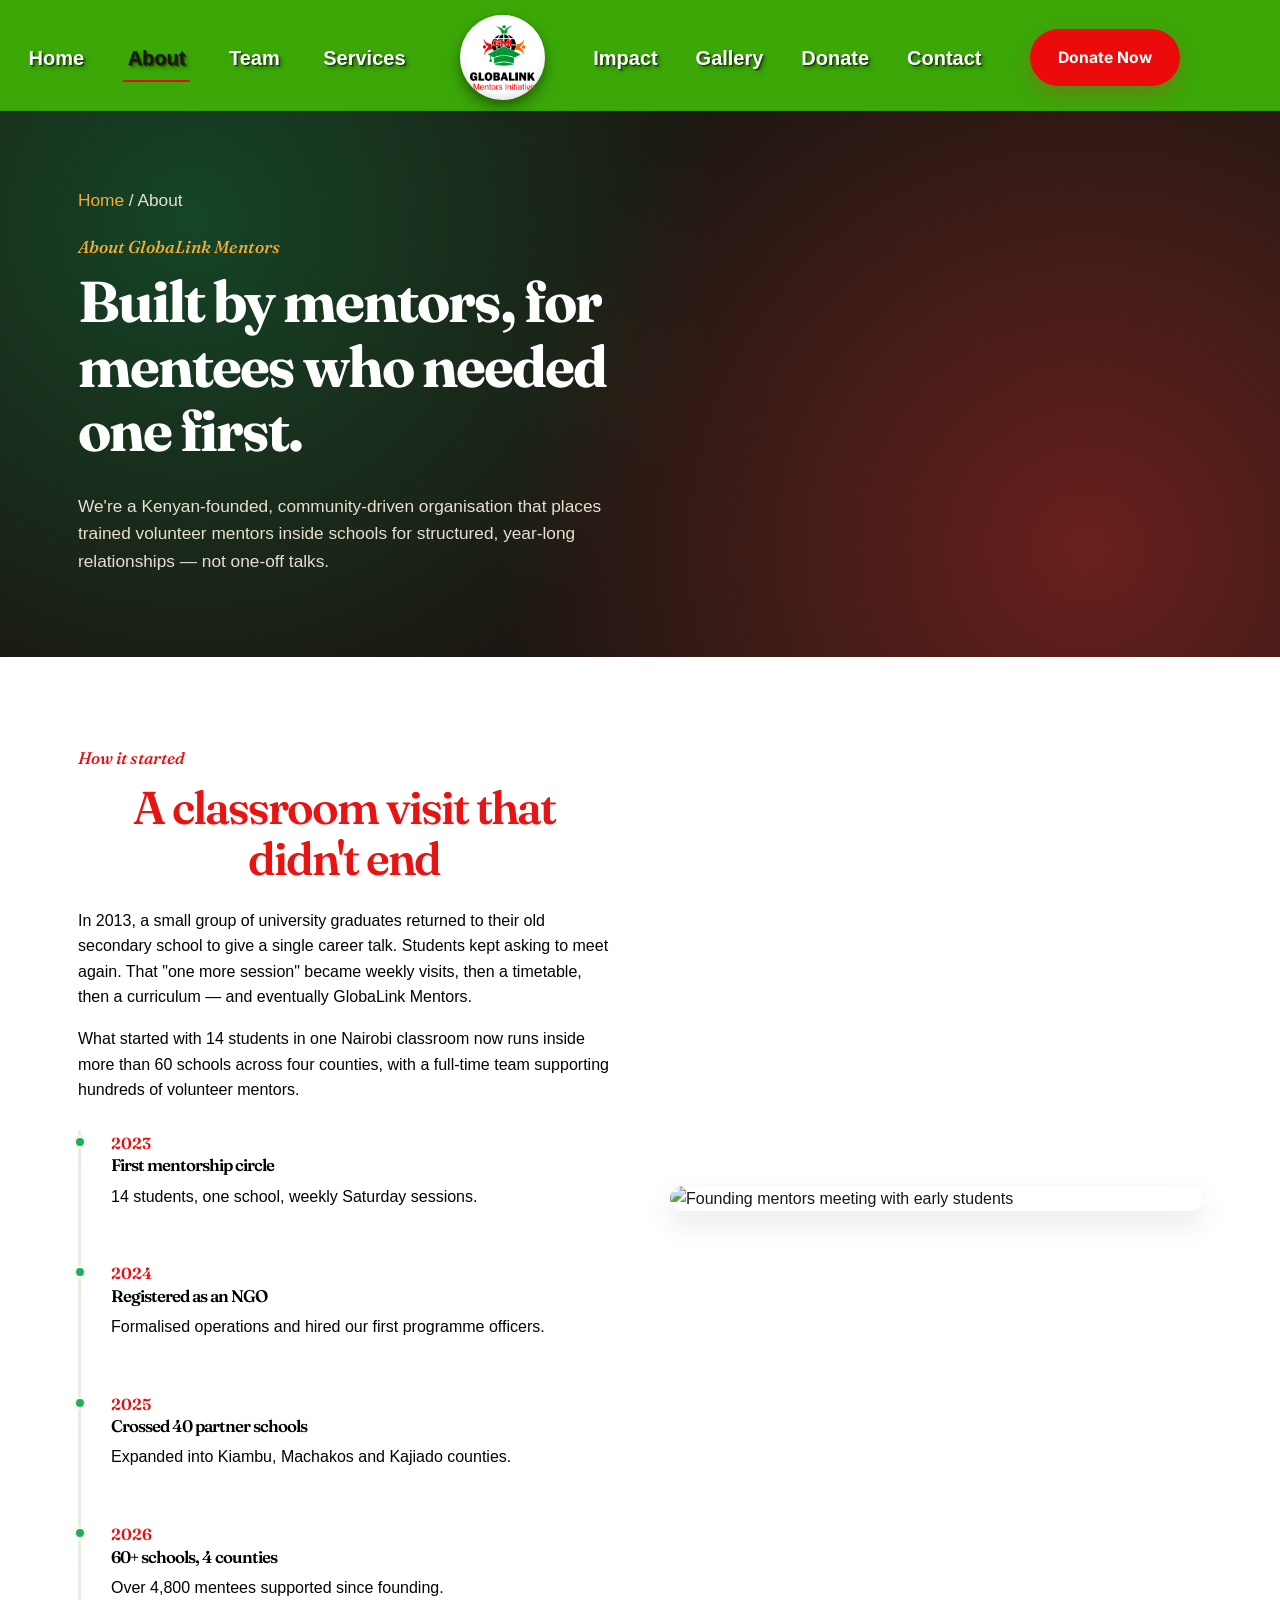
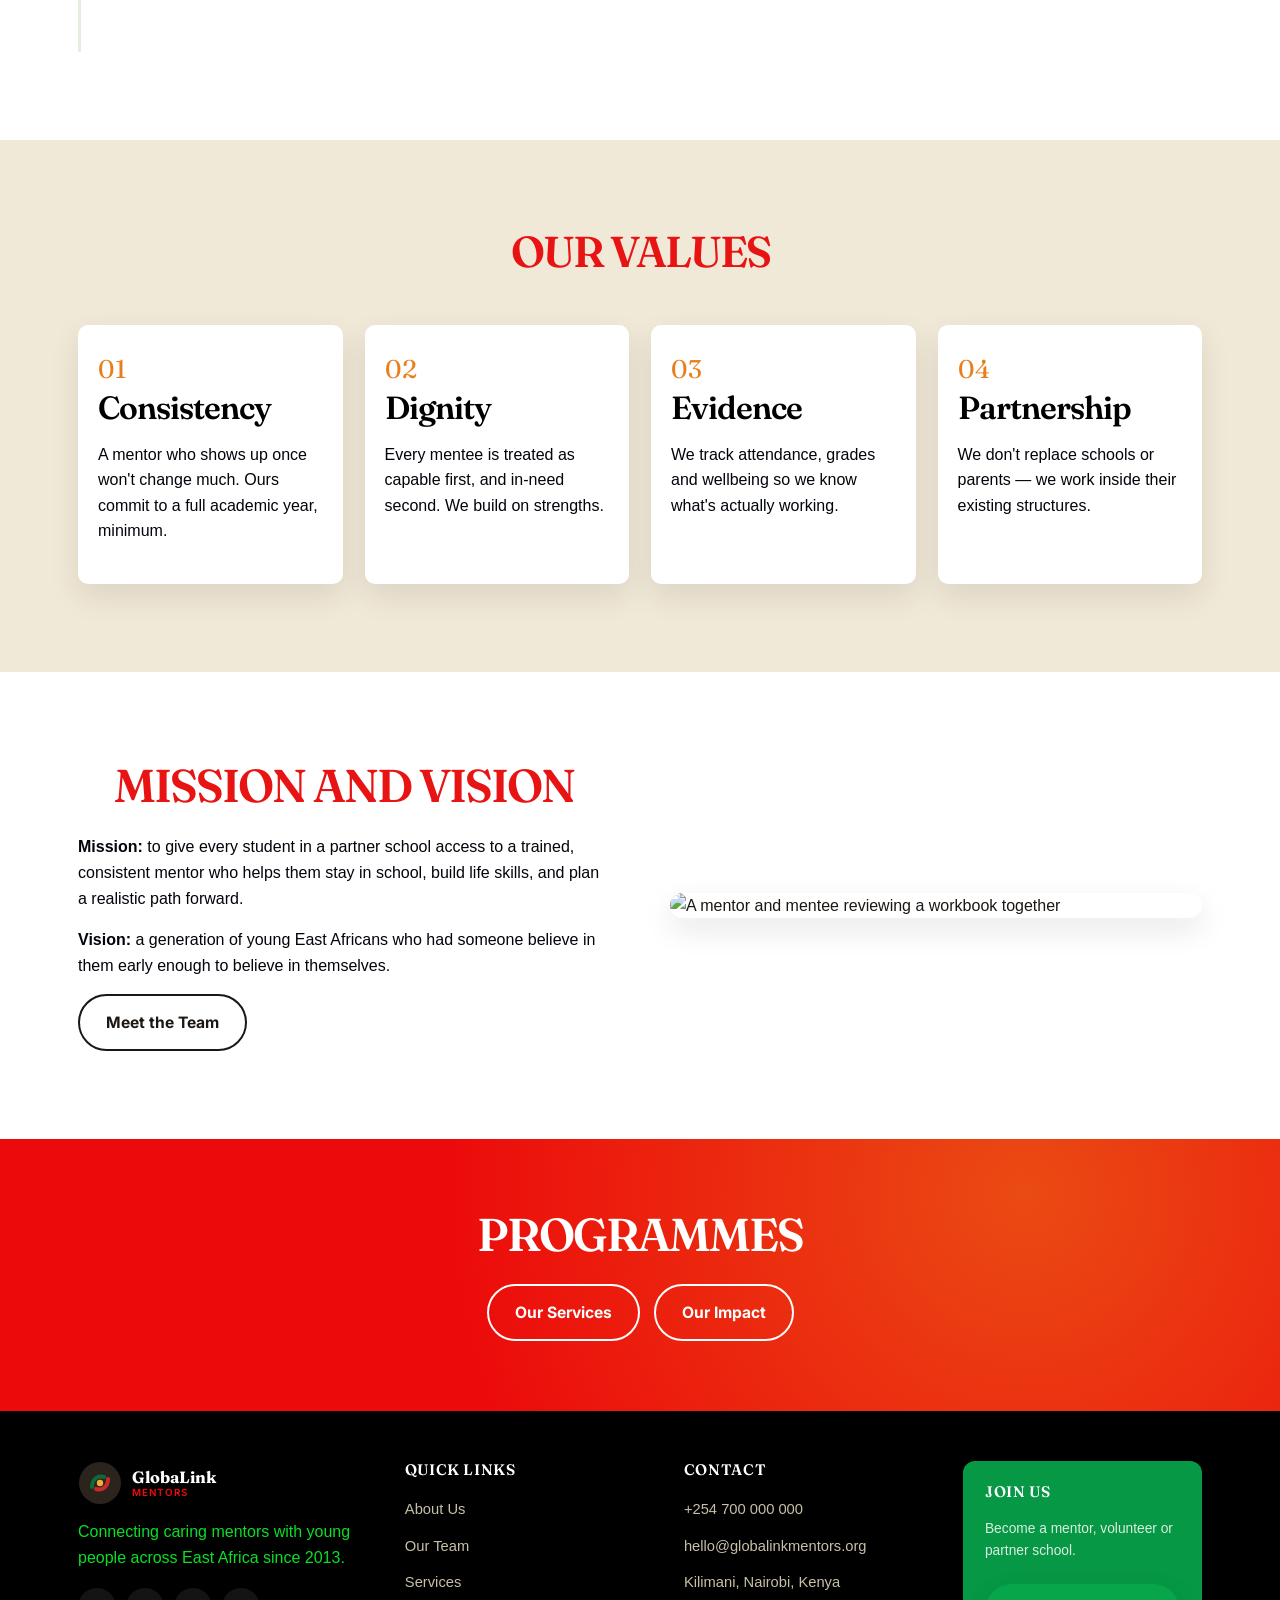
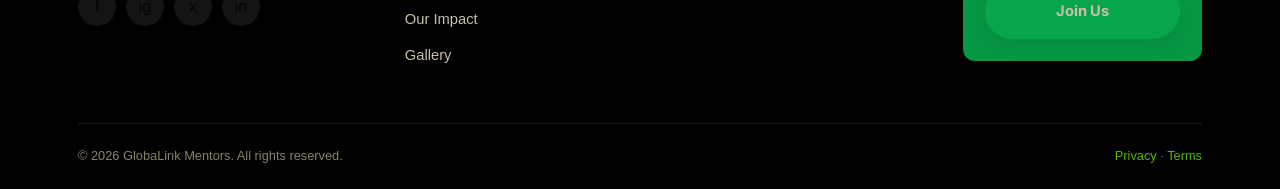
==== about.html @ 5d3b6297 "Add files via upload" ====
<!DOCTYPE html>
<html lang="en">
<head>
<meta charset="UTF-8">
<meta name="viewport" content="width=device-width, initial-scale=1.0">
<title>About Us — GlobaLink Mentors</title>
<meta name="description" content="Learn how GlobaLink Mentors started, what we believe, and how we run structured mentorship programmes in partner schools.">
<link rel="stylesheet" href="css/style.css">
<link rel="stylesheet" href="css/styles.css">
</head>
<body>

<header class="site-header">
  <nav class="nav">
    <button class="nav-toggle" aria-label="Toggle menu" aria-expanded="false"><span></span></button>
    <ul class="nav-links">
      <li><a href="index.html">Home</a></li>
      <li><a href="about.html" aria-current="page">About</a></li>
      <li><a href="team.html">Team</a></li>
      <li><a href="services.html">Services</a></li>
    </ul>
   <a href="index.html" class="brand">
    <div class="logo-circle">
        <img src="images/logo.png" alt="GlobaLink Mentors logo" class="brand-logo">
    </div>

</a>
    <ul class="nav-links">
      <li><a href="impact.html">Impact</a></li>
      <li><a href="gallery.html">Gallery</a></li>
      <li><a href="donate.html">Donate</a></li>
      <li><a href="contact.html">Contact</a></li>
    </ul>
    <div class="nav-cta"><a href="donate.html" class="btn btn-red">Donate Now</a></div>
  </nav>
</header>

<section class="page-hero">
  <div class="container">
    <p class="breadcrumb"><a href="index.html">Home</a> / About</p>
    <p class="kicker">About GlobaLink Mentors</p>
    <h1>Built by mentors, for mentees who needed one first.</h1>
    <p>We're a Kenyan-founded, community-driven organisation that places trained volunteer mentors inside schools for structured, year-long relationships — not one-off talks.</p>
  </div>
</section>

<section>
  <div class="container split">
    <div class="split-copy">
      <p class="kicker red">How it started</p>
      <h2>A classroom visit that didn't end</h2>
      <p>In 2013, a small group of university graduates returned to their old secondary school to give a single career talk. Students kept asking to meet again. That "one more session" became weekly visits, then a timetable, then a curriculum — and eventually GlobaLink Mentors.</p>
      <p>What started with 14 students in one Nairobi classroom now runs inside more than 60 schools across four counties, with a full-time team supporting hundreds of volunteer mentors.</p>
      <div class="timeline" style="margin-top:28px;">
        <div class="timeline-item">
          <span class="year">2023</span>
          <h3 style="font-size:1.05rem;">First mentorship circle</h3>
          <p>14 students, one school, weekly Saturday sessions.</p>
        </div>
        <div class="timeline-item">
          <span class="year">2024</span>
          <h3 style="font-size:1.05rem;">Registered as an NGO</h3>
          <p>Formalised operations and hired our first programme officers.</p>
        </div>
        <div class="timeline-item">
          <span class="year">2025</span>
          <h3 style="font-size:1.05rem;">Crossed 40 partner schools</h3>
          <p>Expanded into Kiambu, Machakos and Kajiado counties.</p>
        </div>
        <div class="timeline-item">
          <span class="year">2026</span>
          <h3 style="font-size:1.05rem;">60+ schools, 4 counties</h3>
          <p>Over 4,800 mentees supported since founding.</p>
        </div>
      </div>
    </div>
    <div class="split-media">
      <img src="https://images.unsplash.com/photo-1543269865-cbf427effbad?q=80&w=900&auto=format&fit=crop" alt="Founding mentors meeting with early students">
    </div>
  </div>
</section>

<section class="alt-bg">
  <div class="container">
    <div class="section-head center">
      <h2>OUR VALUES</h2>
    </div>
    <div class="values-grid">
      <div class="value-card">
        <div class="num">01</div>
        <h3>Consistency</h3>
        <p>A mentor who shows up once won't change much. Ours commit to a full academic year, minimum.</p>
      </div>
      <div class="value-card">
        <div class="num">02</div>
        <h3>Dignity</h3>
        <p>Every mentee is treated as capable first, and in-need second. We build on strengths.</p>
      </div>
      <div class="value-card">
        <div class="num">03</div>
        <h3>Evidence</h3>
        <p>We track attendance, grades and wellbeing so we know what's actually working.</p>
      </div>
      <div class="value-card">
        <div class="num">04</div>
        <h3>Partnership</h3>
        <p>We don't replace schools or parents — we work inside their existing structures.</p>
      </div>
    </div>
  </div>
</section>

<section>
  <div class="container split reverse">
    <div class="split-copy">
      <h2>MISSION AND  VISION</h2>
      <p><strong>Mission:</strong> to give every student in a partner school access to a trained, consistent mentor who helps them stay in school, build life skills, and plan a realistic path forward.</p>
      <p><strong>Vision:</strong> a generation of young East Africans who had someone believe in them early enough to believe in themselves.</p>
      <a href="team.html" class="btn btn-outline">Meet the Team</a>
    </div>
    <div class="split-media">
      <img src="https://images.unsplash.com/photo-1509062522246-3755977927d7?q=80&w=900&auto=format&fit=crop" alt="A mentor and mentee reviewing a workbook together">
    </div>
  </div>
</section>

<section class="cta-band">
  <div class="container">
    <h2>PROGRAMMES</h2>
    <div class="cta-actions">
      <a href="services.html" class="btn btn-outline on-dark">Our Services</a>
      <a href="impact.html" class="btn btn-outline on-dark">Our Impact</a>
    </div>
  </div>
</section>

<footer class="site-footer">
  <div class="container">
    <div class="footer-top">
      <div class="footer-brand">
        <a href="index.html" class="brand">
          <svg viewBox="0 0 44 44" xmlns="http://www.w3.org/2000/svg" role="img" aria-label="GlobaLink Mentors logo">
            <circle cx="22" cy="22" r="21" fill="#2A241D"/>
            <path d="M14 26 C14 18 20 14 26 16" stroke="#0E6B37" stroke-width="4" fill="none" stroke-linecap="round"/>
            <path d="M30 18 C30 26 24 30 18 28" stroke="#C62B2B" stroke-width="4" fill="none" stroke-linecap="round"/>
            <circle cx="22" cy="22" r="3.2" fill="#F0AC3A"/>
          </svg>
          <span class="brand-word">GlobaLink<span>Mentors</span></span>
        </a>
        <p>Connecting caring mentors with young people across East Africa since 2013.</p>
        <div class="footer-social">
          <a href="#" aria-label="Facebook">f</a>
          <a href="#" aria-label="Instagram">ig</a>
          <a href="#" aria-label="X / Twitter">x</a>
          <a href="#" aria-label="LinkedIn">in</a>
        </div>
      </div>
      <div class="footer-col">
        <h4>Quick Links</h4>
        <ul>
          <li><a href="about.html">About Us</a></li>
          <li><a href="team.html">Our Team</a></li>
          <li><a href="services.html">Services</a></li>
          <li><a href="impact.html">Our Impact</a></li>
          <li><a href="gallery.html">Gallery</a></li>
        </ul>
      </div>
      <div class="footer-col">
        <h4>Contact</h4>
        <ul>
          <li><a href="tel:+254700000000">+254 700 000 000</a></li>
          <li><a href="mailto:hello@globalinkmentors.org">hello@globalinkmentors.org</a></li>
          <li><a href="contact.html">Kilimani, Nairobi, Kenya</a></li>
        </ul>
      </div>
      <div class="footer-col">
        <div class="footer-join">
          <h4>Join Us</h4>
          <p>Become a mentor, volunteer or partner school.</p>
          <a href="contact.html" class="btn btn-primary btn-block">Join Us</a>
        </div>
      </div>
    </div>
    <div class="footer-bottom">
      <span>&copy; <span data-year></span> GlobaLink Mentors. All rights reserved.</span>
      <span><a href="contact.html">Privacy</a> &middot; <a href="contact.html">Terms</a></span>
    </div>
  </div>
</footer>

<script src="js/script.js"></script>
</body>
</html>
---- css/style.css ----
/* =========================================================
   GLOBALINK MENTORS — Stylesheet
   Palette: forest green (growth) / warm red (energy) /
   marigold orange (warmth) / ink black / warm paper white
   Type: Fraunces (display, warm serif) + Inter (body)
   ========================================================= */

@import url('https://fonts.googleapis.com/css2?family=Fraunces:ital,opsz,wght@0,9..144,400;0,9..144,500;0,9..144,600;0,9..144,700;0,9..144,900;1,9..144,500&family=Inter:wght@400;500;600;700;800&display=swap');

:root{
  /* core palette */
  --ink:        #1C1712;
  --ink-soft:   #3A3129;
  --paper:      #FBF6EC;
  --paper-dim:  #F1E9D8;
  --green:      #07a84de7;
  --green-dark: #084F27;
  --green-tint: #E4EFE2;
  --red:        #ec0b0b;
  --red-dark:   #8F1D1D;
  --orange:     #E97F1B;
  --gold:       #F0AC3A;
  --white:      #FFFFFF;

  /* type */
  --font-display: 'Fraunces', serif;
  --font-body: 'Inter', sans-serif;

  /* layout */
  --max: 1180px;
  --radius: 6px;
  --shadow: 0 12px 30px rgba(28, 23, 18, 0.10);
}
.brand {
    display: flex;
    align-items: center;
    text-decoration: none;
    gap: 15px;
}

.logo-circle {
    width: 85px;
    height: 85px;
    min-width: 85px;
    background: #ffffff;
    border-radius: 50%;

    display: flex;
    align-items: center;
    justify-content: center;

    /* 3D effect */
    box-shadow:
        0 5px 10px rgba(0, 0, 0, 0.30),
        0 10px 20px rgba(0, 0, 0, 0.18),
        inset 0 3px 5px rgba(255, 255, 255, 0.9),
        inset 0 -4px 6px rgba(0, 0, 0, 0.10);

    overflow: hidden;
}

.brand-logo {
    width: 65px;
    height: 65px;
    display: block;
    object-fit: contain;
}

.brand-word {
    font-size: 24px;
    font-weight: 700;
    color: #ffffff;
    white-space: nowrap;
}

.brand-word span {
    color: #0E6B37;
}

*,*::before,*::after{ box-sizing:border-box; }
html{ scroll-behavior:smooth; }
body{
  margin:0;
  font-family:var(--font-body);
  color:var(--ink);
  background:var(--paper);
  line-height:1.6;
  -webkit-font-smoothing:antialiased;
}
img{ max-width:100%; display:block; }
a{ color:inherit; text-decoration:none; }
ul{ margin:0; padding:0; list-style:none; }
h1,h2,h3,h4{
  font-family:var(--font-display);
  font-weight:600;
  line-height:1.12;
  margin:0 0 0.5em;
  color:var(--ink);
}
p{ margin:0 0 1em; color:var(--ink-soft); }
.container{ max-width:var(--max); margin:0 auto; padding:0 28px; }
section{ padding:88px 0; }
:focus-visible{ outline:3px solid var(--orange); outline-offset:3px; }

@media (prefers-reduced-motion: reduce){
  *{ animation-duration:0.001ms !important; animation-iteration-count:1 !important; transition-duration:0.001ms !important; scroll-behavior:auto !important; }
}

/* ---------- eyebrow / kicker ---------- */
.kicker{
  font-family:var(--font-display);
  font-style:italic;
  font-weight:500;
  font-size:1.05rem;
  color:var(--green);
  margin:0 0 10px;
}
.kicker.on-dark{ color:var(--gold); }
.kicker.red{ color:var(--red); }

.section-head{ max-width:640px; margin-bottom:48px; }
.section-head.center{ margin-left:auto; margin-right:auto; text-align:center; }
.section-head h2{ font-size:clamp(1.9rem, 3.4vw, 2.7rem); }

/* ---------- buttons ---------- */
.btn{
  display:inline-flex; align-items:center; gap:8px;
  font-family:var(--font-body); font-weight:700; font-size:0.98rem;
  padding:14px 26px; border-radius:999px; border:2px solid transparent;
  cursor:pointer; transition:transform .15s ease, box-shadow .15s ease, background .15s ease, color .15s ease;
  white-space:nowrap;
}
.btn:hover{ transform:translateY(-2px); }
.btn-primary{ background:var(--green); color:var(--white); box-shadow:0 8px 20px rgba(14,107,55,0.30); }
.btn-primary:hover{ background:var(--green-dark); }
.btn-red{ background:var(--red); color:var(--white); box-shadow:0 8px 20px rgba(198,43,43,0.30); }
.btn-red:hover{ background:var(--red-dark); }
.btn-outline{ background:transparent; border-color:var(--ink); color:var(--ink); }
.btn-outline:hover{ background:var(--ink); color:var(--paper); }
.btn-outline.on-dark{ border-color:var(--white); color:var(--white); }
.btn-outline.on-dark:hover{ background:var(--white); color:var(--ink); }
.btn-ghost{ background:transparent; color:var(--green); padding:8px 4px; }
.btn-ghost:hover{ color:var(--green-dark); }
.btn-block{ width:100%; justify-content:center; }
.btn[disabled]{ opacity:.55; cursor:not-allowed; transform:none; }

/* =========================================================
   HEADER / NAV  — logo sits between Services and Impact
   ========================================================= */
.site-header{
  position:sticky; top:0; z-index:1000;
  background:rgba(212, 145, 10, 0.92);
  backdrop-filter:blur(8px);
  border-bottom:1px solid rgba(28,23,18,0.08);
}
.nav{
  max-width:var(--max); margin:0 auto; padding:14px 28px;
  display:flex; align-items:center; justify-content:center; gap:clamp(10px,2vw,30px);
}
.nav-links{ display:flex; align-items:center; gap:clamp(10px,2vw,26px); flex-wrap:wrap; }
.nav-links a{
  font-weight:600; font-size:0.95rem; color:var(--white);
  font-size: larger;
  padding:8px 2px; position:relative;
}
.nav-links a {
    font-weight: 700;
    font-size: 1.1rem;
    color: var(--white);
    padding: 8px 6px;
    position: relative;

    /* 3D text effect */
    text-shadow:
        1px 1px 0 rgba(0, 0, 0, 0.35),
        2px 2px 0 rgba(0, 0, 0, 0.25),
        3px 3px 5px rgba(0, 0, 0, 0.35);

    transition: all 0.3s ease;
}

/* 3D effect when hovering */
.nav-links a:hover {
    transform: translateY(-3px);
    text-shadow:
        1px 1px 0 rgba(0, 0, 0, 0.4),
        2px 2px 0 rgba(0, 0, 0, 0.3),
        4px 5px 8px rgba(0, 0, 0, 0.4);

    color: #ffffff;
}
.nav-links a::after{
  content:''; position:absolute; left:0; right:0; bottom:2px; height:2px;
  background:var(--red); transform:scaleX(0); transform-origin:left; transition:transform .2s ease;
}
.nav-links a:hover, .nav-links a[aria-current="page"]{ color:var(--ink); }
.nav-links a:hover::after, .nav-links a[aria-current="page"]::after{ transform:scaleX(1); }

.brand{ display:flex; align-items:center; gap:10px; flex-shrink:0; }
.brand svg{ height:44px; width:44px; }
.brand-word{ font-family:var(--font-display); font-weight:700; font-size:1.02rem; line-height:1.1; color:var(--ink); }
.brand-word span{ display:block; font-family:var(--font-body); font-weight:600; font-size:0.62rem; letter-spacing:0.08em; color:var(--red); text-transform:uppercase; }

.nav-cta{ flex-shrink:0; }
.nav-toggle{
  display:none; background:none; border:2px solid var(--ink); border-radius:8px;
  width:42px; height:38px; cursor:pointer; padding:0; position:relative;
}
.nav-toggle span, .nav-toggle span::before, .nav-toggle span::after{
  content:''; display:block; position:absolute; left:9px; right:9px; height:2px; background:var(--ink);
}
.nav-toggle span{ top:18px; }
.nav-toggle span::before{ top:-7px; }
.nav-toggle span::after{ top:7px; }

@media (max-width: 940px){
  .nav{ justify-content:space-between; flex-wrap:wrap; }
  .nav-toggle{ display:block; order:2; }
  .brand{ order:1; }
  .nav-cta{ order:3; display:none; }
  .nav-links{
    order:4; width:100%; max-height:0; overflow:hidden; flex-direction:column; gap:0;
    transition:max-height .3s ease;
  }
  .nav-links.open{ max-height:520px; padding-top:12px; }
  .nav-links a{ width:100%; padding:12px 4px; border-bottom:1px solid rgba(28,23,18,0.06); }
  .nav.mobile-open .nav-cta{ display:block; order:5; width:100%; text-align:center; margin-top:10px; }
  .nav.mobile-open .nav-cta .btn{ width:100%; justify-content:center; }
}

.navbar {
    width: 100%;
    display: flex;
    align-items: center;
    justify-content: space-between;
    padding: 0 5%;
    box-sizing: border-box;
}

.nav-links {
    display: flex;
    gap: 8px; /* reduce space between links */
}

.nav-links a {
    font-weight: 700;
    font-size: 1.25rem; /* bigger font */
    color: var(--white);
    padding: 8px 6px;
    position: relative;
    display: inline-block;

    /* 3D effect */
    text-shadow:
        1px 1px 0 rgba(0, 0, 0, 0.4),
        2px 2px 0 rgba(0, 0, 0, 0.25),
        3px 3px 5px rgba(0, 0, 0, 0.35);

    transition: all 0.3s ease;
}
.navbar {
    width: 100%;
    height: 98px;
    background: #20a900;
}

.nav-container {
    width: 100%;
    height: 100%;
    display: flex;
    align-items: center;
    padding: 0 5.5%;
}

/* Logo */
.logo {
    flex-shrink: 0;
    margin-right: 35px;
}

.logo img {
    width: 86px;
    height: 86px;
    object-fit: contain;
}

/* Navigation */
.nav-links {
    flex: 1;
    display: flex;
    align-items: center;
    justify-content: space-evenly;
    gap: 10px;
}

.nav-links a {
    color: white;
    text-decoration: none;
    font-family: Arial, sans-serif;
    font-size: 20px;
    font-weight: 700;
    white-space: nowrap;
    padding: 10px 5px;
}

/* Active page */
.nav-links a.active {
    border-bottom: 2px solid red;
}

/* Donate button */
.nav-links .donate-btn {
    background: #f10d0d;
    padding: 17px 30px;
    border-radius: 35px;
    margin-left: 10px;
}

.nav-links a:hover {
    transform: translateY(-3px);

    text-shadow:
        1px 1px 0 rgba(0, 0, 0, 0.5),
        2px 2px 0 rgba(0, 0, 0, 0.3),
        4px 5px 8px rgba(0, 0, 0, 0.4);
}
/* =========================================================
   PAGE HERO (interior pages)
   ========================================================= */
.page-hero{
  background:var(--ink);
  background-image:
    radial-gradient(circle at 15% 20%, rgba(14,107,55,0.55), transparent 45%),
    radial-gradient(circle at 85% 80%, rgba(198,43,43,0.45), transparent 50%);
  color:var(--paper);
  padding:76px 0 64px;
  position:relative;
  overflow:hidden;
}
.page-hero .container{ position:relative; z-index:2; }
.page-hero .kicker{ color:var(--gold); }
.page-hero h1{ color:var(--white); font-size:clamp(2.3rem,5vw,3.6rem); max-width:16ch; }
.page-hero p{ color:#E7DFCF; max-width:56ch; font-size:1.08rem; }
.breadcrumb{ font-size:0.85rem; color:#C9BFA9; margin-bottom:18px; }
.breadcrumb a{ color:var(--gold); }

/* =========================================================
   HOME — HERO
   ========================================================= */
.hero{
  background:var(--ink); 
  color:var(--paper);
  position:relative;
  overflow:hidden;
  padding:70px 0 0;
}
.hero::before{
  content:'';
  position:absolute; inset:0;
  background:
    radial-gradient(circle at 10% 10%, rgba(14,107,55,0.55), transparent 40%),
    radial-gradient(circle at 90% 25%, rgba(198,43,43,0.4), transparent 45%),
    radial-gradient(circle at 50% 100%, rgba(233,127,27,0.35), transparent 50%);
  pointer-events:none;
}
.hero-grid{
  position:relative; z-index:2;
  display:grid; grid-template-columns:1.05fr 0.95fr; gap:56px; align-items:center;
  padding-bottom:56px;
}
.hero-copy .kicker{ color:var(--gold); }
.hero-copy h1{ color:var(--white); font-size:clamp(2.5rem,5.2vw,3.9rem); max-width:14ch; }
.hero-copy p{ color:#E7DFCF; font-size:1.12rem; max-width:48ch; }
.hero-actions{ display:flex; gap:14px; flex-wrap:wrap; margin-top:28px; }
.hero-stats{ display:flex; gap:34px; margin-top:44px; flex-wrap:wrap; }
.hero-stats div strong{ display:block; font-family:var(--font-display); font-size:1.9rem; color:var(--gold); }
.hero-stats div span{ font-size:0.82rem; color:#C9BFA9; text-transform:uppercase; letter-spacing:0.04em; }

/* --- Home hero image slider (3 rotating images) --- */
.slider{
  position:relative; border-radius:18px; overflow:hidden; aspect-ratio:4/5;
  box-shadow:0 30px 60px rgba(0,0,0,0.45);
  border:6px solid rgba(251,246,236,0.08);
}
.slide{
  position:absolute; inset:0; opacity:0; transition:opacity 1.1s ease;
}
.slide.is-active{ opacity:1; }
.slide img{ width:100%; height:100%; object-fit:cover; }
.slide-caption{
  position:absolute; left:0; right:0; bottom:0;
  padding:26px 24px 20px;
  background:linear-gradient(0deg, rgba(0,0,0,0.75), transparent);
  color:var(--white);
}
.slide-caption .tag{ display:inline-block; background:var(--red); color:var(--white); font-size:0.7rem; font-weight:700; text-transform:uppercase; letter-spacing:0.06em; padding:4px 10px; border-radius:999px; margin-bottom:8px; }
.slide-caption h3{ color:var(--white); margin:0; font-size:1.3rem; }
.slider-dots{
  position:absolute; top:18px; right:18px; z-index:5; display:flex; gap:8px;
}
.slider-dots button{
  width:9px; height:9px; border-radius:50%; border:2px solid rgba(255,255,255,0.7);
  background:transparent; padding:0; cursor:pointer;
}
.slider-dots button.is-active{ background:var(--gold); border-color:var(--gold); }
.slider-arrows{ position:absolute; inset:0; display:flex; align-items:center; justify-content:space-between; padding:0 12px; pointer-events:none; }
.slider-arrows button{
  pointer-events:all; width:38px; height:38px; border-radius:50%; border:none;
  background:rgba(28,23,18,0.55); color:var(--white); font-size:1.1rem; cursor:pointer;
  display:flex; align-items:center; justify-content:center; transition:background .2s ease;
}
.slider-arrows button:hover{ background:var(--red); }

/* =========================================================
   MARQUEE / TICKER (used for home strip + partners)
   ========================================================= */
.marquee-band{ background:var(--red); color:var(--white); overflow:hidden; padding:14px 0; }
.marquee-band .marquee-track{ display:flex; gap:48px; width:max-content; animation:marquee 26s linear infinite; }
.marquee-band .marquee-track span{ font-family:var(--font-display); font-style:italic; font-size:1.05rem; white-space:nowrap; opacity:0.95; }
@keyframes marquee{ from{ transform:translateX(0);} to{ transform:translateX(-50%);} }
h2{
  text-align: center;
  font-weight: 100;

}

/* =========================================================
   COUNTERS
   ========================================================= */
.counters{ background:var(--green); color:var(--white); position:relative; overflow:hidden; }
.counters::before{
  content:''; position:absolute; inset:0;
  background:linear-gradient(120deg, rgba(14,107,55,0.5), rgba(198,43,43,0.35));
  opacity:0.5;
}
.counters .container{ position:relative; z-index:2; }
.counter-grid{ display:grid; grid-template-columns:repeat(3,1fr); gap:32px; text-align:center; }
.counter-card{ padding:20px; border-left:1px solid rgba(255,255,255,0.15); }
.counter-card:first-child{ border-left:none; }
.counter-num{ font-family:var(--font-display); font-size:clamp(2.4rem,5vw,3.6rem); color:var(--gold); display:flex; justify-content:center; gap:4px; }
.counter-label{ text-transform:uppercase; letter-spacing:0.06em; font-size:0.82rem; color:#E7DFCF; margin-top:6px; }
@media (max-width:760px){
  .counter-grid{ grid-template-columns:1fr; gap:20px; }
  .counter-card{ border-left:none; border-top:1px solid rgba(255,255,255,0.15); padding-top:24px; }
  .counter-card:first-child{ border-top:none; }
}

/* =========================================================
   CARD GRIDS (services / values / etc.)
   ========================================================= */
.grid-3{ display:grid; grid-template-columns:repeat(3,1fr); gap:26px; }
.grid-2{ display:grid; grid-template-columns:repeat(2,1fr); gap:26px; }
.grid-4{ display:grid; grid-template-columns:repeat(4,1fr); gap:24px; }
@media (max-width:920px){ .grid-3, .grid-4{ grid-template-columns:repeat(2,1fr); } }
@media (max-width:600px){ .grid-3, .grid-4, .grid-2{ grid-template-columns:1fr; } }

.card{
  background:var(--orange); border-radius:var(--radius); padding:30px 26px;
  box-shadow:var(--shadow); border-top:4px solid var(--green);
  transition:transform .2s ease, box-shadow .2s ease;
}
.card:hover{ transform:translateY(-5px); box-shadow:0 20px 40px rgba(28,23,18,0.14); }
.card:nth-child(3n+2){ border-top-color:var(--red); }
.card:nth-child(3n+3){ border-top-color:var(--orange); }
.card .icon{
  width:52px; height:52px; border-radius:50%; display:flex; align-items:center; justify-content:center;
  background:var(--green-tint); color:var(--green); margin-bottom:16px; font-size:1.4rem;
}
.card h3{ font-size:1.2rem; }

.alt-bg{ background:var(--paper-dim); }
.dark-bg{ background:var(--ink); color:var(--paper); }
.dark-bg h2, .dark-bg h3{ color:var(--white); }
.dark-bg p{ color:#DDD3BE; }

/* =========================================================
   ABOUT
   ========================================================= */
.split{ display:grid; grid-template-columns:1fr 1fr; gap:60px; align-items:center; }
.split.reverse .split-media{ order:2; }
.split-media img{ border-radius:14px; box-shadow:var(--shadow); }
.stat-strip{ display:flex; gap:30px; margin-top:26px; flex-wrap:wrap; }
.stat-strip div strong{ font-family:var(--font-display); font-size:1.8rem; color:var(--red); display:block; }
.stat-strip div span{ font-size:0.8rem; text-transform:uppercase; color:var(--ink-soft); }

.values-grid{ display:grid; grid-template-columns:repeat(4,1fr); gap:22px; }
@media (max-width:920px){ .values-grid{ grid-template-columns:repeat(2,1fr); } .split{ grid-template-columns:1fr; } .split.reverse .split-media{ order:0; } }
@media (max-width:560px){ .values-grid{ grid-template-columns:1fr; } }
.value-card{ text-align:left; padding:24px 20px; border-radius:10px; background:var(--white); box-shadow:var(--shadow); }
.value-card .num{ font-family:var(--font-display); font-size:1.6rem; color:var(--orange); }

.timeline{ position:relative; padding-left:30px; border-left:3px solid var(--green-tint); }
.timeline-item{ position:relative; padding-bottom:36px; }
.timeline-item::before{
  content:''; position:absolute; left:-38px; top:4px; width:14px; height:14px; border-radius:50%;
  background:var(--green); border:3px solid var(--paper);
}
.timeline-item .year{ font-family:var(--font-display); color:var(--red); font-weight:600; }

/* =========================================================
   TEAM
   ========================================================= */
.team-filter{ display:flex; gap:10px; flex-wrap:wrap; margin-bottom:36px; }
.team-filter button{
  border:2px solid var(--ink); background:transparent; padding:9px 18px; border-radius:999px;
  font-weight:600; cursor:pointer; font-size:0.85rem; color:var(--ink);
}
.team-filter button.is-active{ background:var(--ink); color:var(--paper); }

.team-grid{ display:grid; grid-template-columns:repeat(5,1fr); gap:22px; }
@media (max-width:1100px){ .team-grid{ grid-template-columns:repeat(3,1fr); } }
@media (max-width:700px){ .team-grid{ grid-template-columns:repeat(2,1fr); } }
@media (max-width:460px){ .team-grid{ grid-template-columns:1fr; } }

.team-card{
  background:var(--white); border-radius:12px; overflow:hidden; box-shadow:var(--shadow);
  cursor:pointer; border-bottom:4px solid var(--green); transition:transform .2s ease;
}
.team-card:nth-child(3n+2){ border-bottom-color:var(--red); }
.team-card:nth-child(3n+3){ border-bottom-color:var(--orange); }
.team-card:hover{ transform:translateY(-6px); }
.team-photo{ aspect-ratio:1/1; overflow:hidden; background:var(--green-tint); }
.team-photo img{ width:100%; height:100%; object-fit:cover; }
.team-info{ padding:16px 16px 18px; }
.team-info h3{ font-size:1.02rem; margin-bottom:2px; }
.team-role{ color:var(--red); font-weight:700; font-size:0.78rem; text-transform:uppercase; letter-spacing:0.03em; margin-bottom:8px; display:block; }
.team-bio{ font-size:0.86rem; color:var(--ink-soft); margin-bottom:0; display:-webkit-box; -webkit-line-clamp:3; -webkit-box-orient:vertical; overflow:hidden; }
.team-more{ font-size:0.8rem; font-weight:700; color:var(--green); margin-top:8px; display:inline-block; }

/* team modal */
.modal-overlay{
  position:fixed; inset:0; background:rgba(28,23,18,0.72); backdrop-filter:blur(3px);
  display:none; align-items:center; justify-content:center; z-index:2000; padding:20px;
}
.modal-overlay.is-open{ display:flex; }
.modal-box{
  background:var(--paper); max-width:560px; width:100%; border-radius:14px; overflow:hidden;
  box-shadow:0 30px 60px rgba(0,0,0,0.4); position:relative; max-height:88vh; overflow-y:auto;
}
.modal-close{
  position:absolute; top:14px; right:14px; width:36px; height:36px; border-radius:50%;
  background:var(--white); border:none; font-size:1.1rem; cursor:pointer; z-index:3;
}
.modal-photo{ aspect-ratio:16/9; overflow:hidden; }
.modal-photo img{ width:100%; height:100%; object-fit:cover; }
.modal-body{ padding:26px 28px 30px; }
.modal-body .team-role{ margin-bottom:12px; }

/* =========================================================
   SERVICES
   ========================================================= */
.service-row{
  display:grid; grid-template-columns:64px 1fr; gap:20px; padding:26px 0; border-bottom:1px solid rgba(28,23,18,0.1);
}
.service-row .num{ font-family:var(--font-display); font-size:1.7rem; color:var(--orange); }
.service-row h3{ margin-bottom:6px; }
.process-strip{ display:grid; grid-template-columns:repeat(4,1fr); gap:0; }
@media (max-width:800px){ .process-strip{ grid-template-columns:repeat(2,1fr); } }
.process-step{ padding:24px; border-left:3px solid var(--green); position:relative; }
.process-step .step-no{ font-family:var(--font-display); font-size:2rem; color:var(--green); }

/* =========================================================
   IMPACT
   ========================================================= */
.impact-highlight{ display:grid; grid-template-columns:repeat(3,1fr); gap:24px; }
@media (max-width:800px){ .impact-highlight{ grid-template-columns:1fr; } }
.impact-card{ background:var(--white); border-radius:12px; padding:28px; box-shadow:var(--shadow); }
.impact-card .big{ font-family:var(--font-display); font-size:2.6rem; color:var(--green); }

.testimonial{
  background:var(--white); border-radius:14px; padding:34px; box-shadow:var(--shadow);
  border-left:5px solid var(--red); position:relative;
}
.testimonial p{ font-family:var(--font-display); font-style:italic; font-size:1.15rem; color:var(--ink); }
.testimonial .who{ font-weight:700; color:var(--ink); font-style:normal; font-family:var(--font-body); }
.testimonial .who span{ display:block; font-weight:400; font-size:0.82rem; color:var(--ink-soft); }

.region-bar{ display:flex; align-items:center; gap:14px; margin-bottom:16px; }
.region-bar .label{ width:150px; font-weight:600; font-size:0.9rem; flex-shrink:0; }
.region-bar .track{ flex:1; height:12px; background:var(--paper-dim); border-radius:999px; overflow:hidden; }
.region-bar .fill{ height:100%; border-radius:999px; background:linear-gradient(90deg, var(--green), var(--gold)); }
.region-bar .pct{ width:44px; text-align:right; font-weight:700; font-size:0.86rem; flex-shrink:0; }

/* =========================================================
   GALLERY
   ========================================================= */
.gallery-filter{ display:flex; gap:10px; flex-wrap:wrap; margin-bottom:30px; }
.gallery-grid{ display:grid; grid-template-columns:repeat(4,1fr); gap:16px; grid-auto-flow:dense; }
@media (max-width:900px){ .gallery-grid{ grid-template-columns:repeat(2,1fr); } }
@media (max-width:520px){ .gallery-grid{ grid-template-columns:1fr; } }
.gallery-item{ border-radius:10px; overflow:hidden; cursor:pointer; position:relative; box-shadow:var(--shadow); }
.gallery-item.tall{ grid-row:span 2; }
.gallery-item img{ width:100%; height:100%; object-fit:cover; transition:transform .4s ease; aspect-ratio:1/1; }
.gallery-item.tall img{ aspect-ratio:1/2.05; }
.gallery-item:hover img{ transform:scale(1.06); }
.gallery-item .cap{
  position:absolute; left:0; right:0; bottom:0; padding:12px 14px; color:var(--white); font-size:0.85rem; font-weight:600;
  background:linear-gradient(0deg, rgba(0,0,0,0.75), transparent);
}
.lightbox{
  position:fixed; inset:0; background:rgba(10,8,6,0.92); z-index:2000; display:none;
  align-items:center; justify-content:center; padding:30px;
}
.lightbox.is-open{ display:flex; }
.lightbox img{ max-width:min(900px,92vw); max-height:82vh; border-radius:8px; }
.lightbox-close, .lightbox-prev, .lightbox-next{
  position:absolute; background:rgba(255,255,255,0.12); border:none; color:var(--white); cursor:pointer;
  border-radius:50%; width:44px; height:44px; font-size:1.2rem; display:flex; align-items:center; justify-content:center;
}
.lightbox-close{ top:22px; right:22px; }
.lightbox-prev{ left:22px; top:50%; transform:translateY(-50%); }
.lightbox-next{ right:22px; top:50%; transform:translateY(-50%); }

/* =========================================================
   DONATE
   ========================================================= */
.donate-wrap{ display:grid; grid-template-columns:1.15fr 0.85fr; gap:44px; align-items:flex-start; }
@media (max-width:900px){ .donate-wrap{ grid-template-columns:1fr; } }
.donate-card{ background:var(--white); border-radius:16px; box-shadow:var(--shadow); padding:34px; }
.donate-tabs{ display:flex; gap:10px; margin-bottom:26px; }
.donate-tabs button{
  flex:1; padding:12px; border-radius:10px; border:2px solid var(--paper-dim); background:var(--paper-dim);
  font-weight:700; cursor:pointer; color:var(--ink-soft);
}
.donate-tabs button.is-active{ background:var(--green); border-color:var(--green); color:var(--white); }

.amount-grid{ display:grid; grid-template-columns:repeat(4,1fr); gap:12px; margin-bottom:18px; }
@media (max-width:500px){ .amount-grid{ grid-template-columns:repeat(2,1fr); } }
.amount-btn{
  padding:16px 8px; border-radius:10px; border:2px solid var(--paper-dim); background:var(--paper);
  font-family:var(--font-display); font-weight:600; font-size:1.05rem; cursor:pointer; text-align:center;
  color:var(--ink); transition:all .15s ease;
}
.amount-btn small{ display:block; font-family:var(--font-body); font-weight:600; font-size:0.65rem; color:var(--ink-soft); }
.amount-btn:hover{ border-color:var(--orange); }
.amount-btn.is-selected{ background:var(--green); border-color:var(--green); color:var(--white); }
.amount-btn.is-selected small{ color:#DCEEE1; }

.custom-amount{ display:flex; align-items:center; border:2px solid var(--paper-dim); border-radius:10px; overflow:hidden; margin-bottom:22px; }
.custom-amount span{ background:var(--paper-dim); padding:14px 16px; font-weight:700; color:var(--ink-soft); }
.custom-amount input{ border:none; padding:14px; flex:1; font-size:1rem; font-family:var(--font-body); background:transparent; color:var(--ink); }
.custom-amount input:focus{ outline:none; }

.field{ margin-bottom:16px; }
.field label{ display:block; font-weight:600; font-size:0.88rem; margin-bottom:6px; }
.field input, .field select, .field textarea{
  width:100%; padding:13px 14px; border-radius:8px; border:2px solid var(--paper-dim);
  font-family:var(--font-body); font-size:0.96rem; background:var(--paper); color:var(--ink);
}
.field input:focus, .field select:focus, .field textarea:focus{ outline:none; border-color:var(--green); }
.field-row{ display:grid; grid-template-columns:1fr 1fr; gap:14px; }
@media (max-width:480px){ .field-row{ grid-template-columns:1fr; } }

.mpesa-note{ display:flex; gap:12px; align-items:flex-start; background:var(--green-tint); border-radius:10px; padding:16px; margin:20px 0; font-size:0.86rem; color:var(--green-dark); }
.donate-status{ margin-top:16px; padding:14px 16px; border-radius:10px; font-size:0.9rem; display:none; }
.donate-status.show{ display:block; }
.donate-status.pending{ background:#FFF3D9; color:#7A5300; }
.donate-status.success{ background:var(--green-tint); color:var(--green-dark); }
.donate-status.error{ background:#FBE3E3; color:var(--red-dark); }

.donate-side .card{ margin-bottom:20px; }
.impact-list li{ display:flex; gap:12px; margin-bottom:14px; font-size:0.92rem; color:var(--ink-soft); }
.impact-list li strong{ color:var(--ink); }

/* =========================================================
   CONTACT
   ========================================================= */
.contact-wrap{ display:grid; grid-template-columns:0.85fr 1.15fr; gap:44px; }
@media (max-width:900px){ .contact-wrap{ grid-template-columns:1fr; } }
.contact-info li{ display:flex; gap:14px; padding:16px 0; border-bottom:1px solid rgba(28,23,18,0.08); }
.contact-info .ic{ width:42px; height:42px; border-radius:50%; background:var(--green-tint); color:var(--green); display:flex; align-items:center; justify-content:center; flex-shrink:0; }
.map-box{ border-radius:12px; overflow:hidden; box-shadow:var(--shadow); margin-top:24px; }
.map-box iframe{ width:100%; height:260px; border:0; display:block; }
.form-status{ margin-top:14px; font-size:0.9rem; color:var(--green); display:none; }
.form-status.show{ display:block; }
.faq-item{ border-bottom:1px solid rgba(28,23,18,0.1); padding:16px 0; }
.faq-item button{ width:100%; text-align:left; background:none; border:none; font-family:var(--font-display); font-size:1.05rem; padding:0; cursor:pointer; display:flex; justify-content:space-between; color:var(--ink); }
.faq-answer{ max-height:0; overflow:hidden; transition:max-height .25s ease; font-size:0.92rem; }
.faq-item.is-open .faq-answer{ max-height:200px; margin-top:10px; }
.faq-item .plus{ transition:transform .2s ease; color:var(--red); }
.faq-item.is-open .plus{ transform:rotate(45deg); }

/* =========================================================
   PARTNERS marquee
   ========================================================= */
.partners-strip{ background:var(--white); border-top:1px solid var(--paper-dim); border-bottom:1px solid var(--paper-dim); overflow:hidden; padding:34px 0; }
.partner-track{ display:flex; align-items:center; gap:64px; width:max-content; animation:marquee 30s linear infinite; }
.partner-track:hover{ animation-play-state:paused; }
.partner-logo{
  font-family:var(--font-display); font-weight:700; font-size:1.3rem; color:var(--ink-soft);
  display:flex; align-items:center; gap:10px; white-space:nowrap; opacity:0.8;
}
.partner-logo .dot{ width:10px; height:10px; border-radius:50%; }

/* =========================================================
   CTA BAND
   ========================================================= */
.cta-band{
  background:var(--red);
  background-image:radial-gradient(circle at 80% 20%, rgba(233,127,27,0.55), transparent 55%);
  color:var(--white); text-align:center; padding:70px 0;
}
.cta-band h2{ color:var(--white); }
.cta-band p{ color:#FBE3E3; max-width:52ch; margin-left:auto; margin-right:auto; }
.cta-actions{ display:flex; gap:14px; justify-content:center; flex-wrap:wrap; margin-top:22px; }

/* =========================================================
   FOOTER
   ========================================================= */
.site-footer{ background:var(--ink); color:#D9CFBB; padding-top:64px; }
.footer-top{ display:grid; grid-template-columns:1.2fr 1fr 1fr 1fr; gap:40px; padding-bottom:44px; border-bottom:1px solid rgba(255,255,255,0.1); }
@media (max-width:900px){ .footer-top{ grid-template-columns:1fr 1fr; } }
@media (max-width:560px){ .footer-top{ grid-template-columns:1fr; } }
.footer-brand .brand-word{ color:var(--white); }
.footer-brand p{ color:#0adf27; margin-top:14px; max-width:32ch; }
.footer-social{ display:flex; gap:10px; margin-top:18px; }
.footer-social a{
  width:38px; height:38px; border-radius:50%; background:rgba(255, 255, 255, 0.08); display:flex;
  align-items:center; justify-content:center; transition:background .2s ease;
}
.footer-social a:hover{ background:var(--green); }
.footer-col h4{ color:var(--white); font-size:0.95rem; text-transform:uppercase; letter-spacing:0.04em; margin-bottom:18px; }
.footer-col ul li{ margin-bottom:11px; }
.footer-col a{ color:#C9BFA9; font-size:0.92rem; }
.footer-col a:hover{ color:var(--gold); }
.footer-join{ background:var(--green); border-radius:12px; padding:22px; }
.footer-join h4{ color:var(--white); }
.footer-join p{ color:#DCEEE1; font-size:0.86rem; }
.footer-join .btn{ margin-top:8px; }
.footer-bottom{ padding:22px 0; display:flex; justify-content:space-between; flex-wrap:wrap; gap:10px; font-size:0.8rem; color:#8C8168; }
.footer-bottom a{ color:#57b30b; }
.footer-bottom a:hover{ color:var(--gold); }

/* misc */
.mt-0{ margin-top:0; }
.text-center{ text-align:center; }
.badge{ display:inline-block; background:var(--gold); color:var(--ink); font-weight:700; font-size:0.72rem; text-transform:uppercase; padding:5px 12px; border-radius:999px; letter-spacing:0.04em; }
---- css/styles.css ----
/*

T
}

/*---------------------------------------
  CUSTOM PROPERTIES ( VARIABLES )             
-----------------------------------------*/
:root {
  --white-color:                  #ffffff;
  --primary-color:                hwb(101 3% 34%);
  --secondary-color:              lab(49.82% 73.41 59.4);
  --section-bg-color:             #f0f8ff;
  --site-footer-bg-color:         lch(2.07% 6.72 319.15);
  --custom-btn-bg-color:          #597081;
  --custom-btn-bg-hover-color:    #5bc1ac;
  --dark-color:                   #000000;
  --p-color:                      lch(1.08% 3.37 275.87);
  --border-color:                 #e9eaeb;
  --border-top-color: aqua;

  --body-font-family:             'Metropolis', sans-serif;

  --h1-font-size:                 52px;
  --h2-font-size:                 46px;
  --h3-font-size:                 32px;
  --h4-font-size:                 28px;
  --h5-font-size:                 24px;
  --h6-font-size:                 22px;
  --p-font-size:                  16px;
  --btn-font-size:                18px;
  --copyright-font-size:          14px;

  --border-radius-large:          100px;
  --border-radius-medium:         20px;
  --border-radius-small:          10px;

  --font-weight-light:            300;
  --font-weight-normal:           400;
  --font-weight-semibold:         600;
  --font-weight-bold:             700;
}

body {
  background-color: var(--white-color);
  font-family: var(--body-font-family); 
}


/*---------------------------------------
  TYPOGRAPHY               
-----------------------------------------*/

h2,
h3,
h4,
h5,
h6 {
  color: var(--dark-color);
}

h1,
h2,
h3,
h4,
h5,
h6 {
  font-weight: var(--font-weight-semibold);
  letter-spacing: -1px;
}

h1 {
  font-size: var(--h1-font-size);
  font-weight: var(--font-weight-bold);
  letter-spacing: -2px;
}

h2 {
  color: var(--secondary-color);
  font-size: var(--h2-font-size);
  letter-spacing: -2px;
}

h3 {
  font-size: var(--h3-font-size);
}

h4 {
  font-size: var(--h4-font-size);
}

h5 {
  color: var(--primary-color);
  font-size: var(--h5-font-size);
}

h6 {
  font-size: var(--h6-font-size);
}

p {
  color: var(--p-color);
  font-size: var(--p-font-size);
  font-weight: var(--font-weight-light);
}

ul li {
  color: var(--p-color);
  font-size: var(--p-font-size);
  font-weight: var(--font-weight-normal);
}

a, 
button {
  touch-action: manipulation;
  transition: all 0.3s;
}

a {
  color: var(--p-color);
  text-decoration: none;
}

a:hover {
  color: var(--primary-color);
}

b,
strong {
  font-weight: var(--font-weight-bold);
}


/*---------------------------------------
  SECTION               
-----------------------------------------*/
/* CSS */
.nav {
  list-style-type: none;
  margin: 0;
  padding: 0;
}

.nav > li {
  display: inline-block;
  position: relative;
}


.section-padding {
  padding-top: 100px;
  padding-bottom: 100px;
}

.section-bg {
  background-color: var(--section-bg-color);
}

.section-overlay {
  background: rgba(0, 0, 0, 0.35);
  position: absolute;
  top: 0;
  left: 0;
  pointer-events: none;
  width: 100%;
  height: 100%;
}

.section-overlay + .container {
  position: relative;
}


/*---------------------------------------
  CUSTOM BLOCK               
-----------------------------------------*/

.custom-block-wrap {
  background: var(--white-color);
  border-radius: var(--border-radius-medium);
  position: relative;
  overflow: auto;
  transition: all 0.5s;
}

.custom-block-wrap:hover {
  box-shadow: 0 1rem 3rem rgba(0,0,0,.175);
}

.custom-block-body {
  padding: 10px;
}

.custom-block-image {
  display: inline-block;
  width: 150%;
  height: auto;
  object-fit: fill;
 padding: 2px;
}

.custom-block .custom-btn {
  border-radius: 0;
  display: block;
}


/*---------------------------------------
  PROGRESS BAR               
-----------------------------------------*/
.progress {
  background: var(--border-color);
  height: 5px;
}

.progress-bar {
  background: var(--secondary-color);
}


/*---------------------------------------
  CUSTOM ICON COLOR               
-----------------------------------------*/
.custom-icon {
  color: var(--secondary-color);
}


/*---------------------------------------
  CUSTOM LIST               
-----------------------------------------*/
.custom-list {
  margin-bottom: 0;
  padding-left: 0;
}

.custom-list-item {
  list-style: none;
  margin-top: 10px;
  margin-bottom: 10px;
}


/*---------------------------------------
  CUSTOM TEXT BOX               
-----------------------------------------*/
.custom-text-box {
  background: var(--white-color);
  border-radius: var(--border-radius-medium);
  margin-bottom: 24px;
  padding: 40px;
}

.custom-text-box-image {
  border-radius: var(--border-radius-medium);
  width: 100%;
  height: 100%;
  object-fit: cover;
}

.custom-text-box-icon {
  background: var(--section-bg-color);
  border-radius: var(--border-radius-large);
  color: var(--secondary-color);
  font-size: var(--h6-font-size);
  text-align: center;
  display: inline-block;
  vertical-align: middle;
  width: 25px;
  height: 25px;
  line-height: 30px;
}


/*---------------------------------------
  AVATAR IMAGE - TESTIMONIAL, AUTHOR               
-----------------------------------------*/
.avatar-image {
  border-radius: var(--border-radius-large);
  width: 65px;
  height: 65px;
  object-fit: cover;
}


/*---------------------------------------
  CUSTOM BUTTON               
-----------------------------------------*/
.custom-btn {
  background: var(--secondary-color);
  border: 2px solid transparent;
  border-radius: var(--border-radius-large);
  color: var(--white-color);
  font-size: var(--btn-font-size);
  font-weight: var(--font-weight-normal);
  line-height: normal;
  padding: 15px 25px;
}

.navbar-expand-lg .navbar-nav .nav-link.custom-btn {
  color: var(--custom-btn-bg-color);
  margin-top: 8px;
  padding: 12px ;
}

.custom-btn:hover {
  background: var(--primary-color);
  color: var(--white-color);
}

.custom-border-btn {
  background: transparent;
  border: 2px solid var(--custom-btn-bg-color);
  color: var(--primary-color);
}

.navbar-expand-lg .navbar-nav .nav-link.custom-btn:hover,
.custom-border-btn:hover {
  background: var(--custom-btn-bg-hover-color);
  border-color: transparent;
  color: var(--white-color);
}


/*---------------------------------------
  NAVIGATION              
-----------------------------------------*/
.navbar {
  background: var(--white-color);
  z-index: 9;
  padding-top: 0;
  padding-bottom: 0;
}

.navbar-brand {
  color: var(--primary-color);
  font-size: var(--h6-font-size);
  font-weight: var(--font-weight-bold);
}

.navbar-brand span {
  display: inline-block;
  vertical-align: middle;
}

.navbar-brand small {
  color: var(--secondary-color);
  display: block;
  font-size: 10px;
  line-height: normal;
  text-transform: uppercase;
}

.logo {
  width: 80px;
  height: auto;
}

.navbar-expand-lg .navbar-nav .nav-link {
  margin-right: 0;
  margin-left: 0;
  padding: 20px;
}

.navbar-nav .nav-link {
  display: inline-block;
  color: var(--p-color);
  font-size: var(--p-font-size);
  font-weight: var(--font-weight-medium);
  position: relative;
  padding-top: 15px;
  padding-bottom: 15px;
}

.navbar-nav .nav-link.active, 
.navbar-nav .nav-link:hover {
  background: transparent;
  color: var(--primary-color);
}

.dropdown-menu {
  background: var(--white-color);
  box-shadow: 0 1rem 3rem rgba(0,0,0,.175);
  border: 0;
  max-width: 50px;
  padding: 0;
  margin-top: 20px;
}

.dropdown-item {
  display: inline-block;
  color: var(--p-bg-color);
  font-size: var(--menu-font-size);
  font-weight: var(--font-weight-medium);
  position: relative;
  padding-top: 10px;
  padding-bottom: 10px;
}

.dropdown-menu li:last-child .dropdown-item {
  padding-top: 0;
}

.dropdown-item.active, 
.dropdown-item:active,
.dropdown-item:focus, 
.dropdown-item:hover {
  background: transparent;
  color: var(--primary-color);
}

.dropdown-toggle::after {
  content: "\f282";
  display: inline-block;
  font-family: bootstrap-icons !important;
  font-size: var(--copyright-font-size);
  font-style: normal;
  font-weight: normal !important;
  font-variant: normal;
  text-transform: none;
  line-height: 1;
  vertical-align: -.125em;
  -webkit-font-smoothing: antialiased;
  -moz-osx-font-smoothing: grayscale;
  position: relative;
  left: 2px;
  border: 0;
}

@media screen and (min-width: 992px) {
  .dropdown:hover .dropdown-menu {
    display: block;
    margin-top: 0;
  }
}

.navbar-toggler {
  border: 0;
  padding: 0;
  cursor: pointer;
  margin: 0;
  width: 30px;
  height: 35px;
  outline: none;
}

.navbar-toggler:focus {
  outline: none;
  box-shadow: none;
}

.navbar-toggler[aria-expanded="true"] .navbar-toggler-icon {
  background: transparent;
}

.navbar-toggler[aria-expanded="true"] .navbar-toggler-icon:before,
.navbar-toggler[aria-expanded="true"] .navbar-toggler-icon:after {
  transition: top 300ms 50ms ease, -webkit-transform 300ms 350ms ease;
  transition: top 300ms 50ms ease, transform 300ms 350ms ease;
  transition: top 300ms 50ms ease, transform 300ms 350ms ease, -webkit-transform 300ms 350ms ease;
  top: 0;
}

.navbar-toggler[aria-expanded="true"] .navbar-toggler-icon:before {
  transform: rotate(45deg);
}

.navbar-toggler[aria-expanded="true"] .navbar-toggler-icon:after {
  transform: rotate(-45deg);
}

.navbar-toggler .navbar-toggler-icon {
  background: var(--dark-color);
  transition: background 10ms 300ms ease;
  display: block;
  width: 30px;
  height: 2px;
  position: relative;
}

.navbar-toggler .navbar-toggler-icon:before,
.navbar-toggler .navbar-toggler-icon:after {
  transition: top 300ms 350ms ease, -webkit-transform 300ms 50ms ease;
  transition: top 300ms 350ms ease, transform 300ms 50ms ease;
  transition: top 300ms 350ms ease, transform 300ms 50ms ease, -webkit-transform 300ms 50ms ease;
  position: absolute;
  right: 0;
  left: 0;
  background: var(--dark-color);
  width: 30px;
  height: 2px;
  content: '';
}

.navbar-toggler .navbar-toggler-icon::before {
  top: -8px;
}

.navbar-toggler .navbar-toggler-icon::after {
  top: 8px;
}


/*---------------------------------------
  SITE HEADER              
-----------------------------------------*/
.site-header {
  background: var(--primary-color);
  padding-top: 15px;
  padding-bottom: 10px;
}

.site-header p,
.site-header p a,
.site-header .social-icon-link {
  color: var(--white-color);
  font-size: var(--copyright-font-size);
}

.site-header .social-icon {
  text-align: right;
}

.site-header .social-icon-link {
  background: transparent;
  width: inherit;
  height: inherit;
  line-height: inherit;
  margin-right: 15px;
}


/*---------------------------------------
  HERO & HERO SLIDE         
-----------------------------------------*/
.hero-section-full-height {
  height: 680px;
  min-height: 680px;
  position: relative;
}

.carousel:hover .carousel-control-next-icon, 
.carousel:hover .carousel-control-prev-icon {
  opacity: 1;
}

#hero-slide .carousel-item {
  height: 680px;
  min-height: 680px;
}

#hero-slide .carousel-caption {
  background: var(--white-color);
  clip-path: polygon(100% 100%, 100% 150px, 0 100%);
  color: var(--secondary-color);
  top: 1px;
  bottom: -1px;
  right: 0;
  left: auto;
  text-align: right;
  min-width: 680px;
  min-height: 680px;
  padding: 100px 100px 50px 100px;
}

.carousel-image {
  display: block;
  width: 100%;
  min-height: 680px;
}

#hero-slide .carousel-indicators-wrap {
  position: absolute;
  bottom: 0;
  right: 0;
  left: 0;
}

#hero-slide .carousel-indicators {
  margin-right: 0;
  margin-left: 22px;
  justify-content: inherit;
}

.carousel-control-next, 
.carousel-control-prev {
  opacity: 1;
}

.carousel-control-next-icon, 
.carousel-control-prev-icon {
  background-color: var(--secondary-color);
  border-radius: var(--border-radius-large);
  background-size: 60% 60%;
  width: 80px;
  height: 80px;
  opacity: 0;
  transition: all 0.5s;
}

.carousel-control-next-icon:hover, 
.carousel-control-prev-icon:hover {
  background-color: var(--primary-color);
}


/*---------------------------------------
  FEATURE BLOCK              
-----------------------------------------*/
.featured-section::before, 
.featured-section::after,{
   content: "";
    position: absolute;
    border-radius: 50%;
    background: rgba(255, 255, 255, 0.15);
}

.featured-block {
  text-align: center;
  transition: all 0.5s ease;
  min-height: 256px;
  padding: 15px;
  background-color: rgb(206, 128, 135);
  
  
  
}

.featured-block:hover {
  background: var(--white-color);
  border-radius: var(--border-radius-medium);
  box-shadow: 0 1rem 3rem rgba(0,0,0,.175);
}

.featured-block:hover .featured-block-image {
  transform: scale(0.75);
}

.featured-block-image {
  display: block;
  margin: auto;
  transition: all 0.5s;
}

.featured-block:hover .featured-block-text {
  margin-top: 0;
}

.featured-block-text {
  color: forestgreen;
  font-size: var(--h5-font-size);
  margin-top: 20px;
  transition: all 0.5s;
}


/*---------------------------------------
  ABOUT              
-----------------------------------------*/
.about-section {
  background-repeat: no-repeat;
  background-position: center;
  background-size: cover;
  text-align: center;
 
 
}


.about-image {
  border-radius: var(--border-radius-medium);
  display: block;
  width: 350px;
  height: 400px;
  object-fit: cover;
}

.custom-text-block {
  padding: 60px 40px;
  text-align: var(--body-font-family);
  align-content: right;
 

}


/*---------------------------------------
  COUNTER NUMBERS              
-----------------------------------------*/
.counter-thumb {
  margin: 50px;
  margin-bottom: auto;
  display: flexbox;
  margin-left: auto;
  margin: auto;
}

.counter-number,
.counter-text {
  color: var(--secondary-color);
  display: flex;
  text-align: center;
  
}

.counter-number,
.counter-number-text {
  color: var(--primary-color);
  font-size: var(--h1-font-size);
  font-weight: var(--font-weight-bold);
  line-height: normal;
  align-items: center;
}



/*---------------------------------------
  VOLUNTEER              
-----------------------------------------*/
.volunteer-section {
  
  
  background: var(--secondary-color);
  position: relative;
  overflow: hidden;
}

.volunteer-section::after {
  content: "";
  background: var(--primary-color);
  border-radius: 50%;
  position: absolute;
  bottom: -110px;
  right: -80px;
  width: 350px;
  height: 350px;
}

.volunteer-form {
  background: var(--white-color);
  border-radius: var(--border-radius-medium);
  padding: 50px;
  background-color: chartreuse;
}

.volunteer-image {
  border-radius: 100%;
  display: block;
  margin: auto;
  width: 300px;
  height: 300px;
  object-fit: cover;
}

.volunteer-section .custom-block-body {
  max-width: 440px;
  margin: 0 auto;
}

.volunteer-section .custom-block-body p {
  line-height: 1.7;
}


/*---------------------------------------
  DONATE              
-----------------------------------------*/
.donate-section {
  background-image: url('../images/tsc.jpg');
  background-repeat: no-repeat;
  background-position: center;
  background-size: cover;
  position: relative;
  padding-top: 150px;
  padding-bottom: 150px;
}

.donate-form {
  background-color: chartreuse;
  border-radius: var(--border-radius-medium);
  position: relative;
  overflow: hidden;
  padding: 50px;
}

/*---------------------------------------
PARTINERS SECTION   
-----------------------------------------*/


}
.partners-section {
  padding: 40px 0;
  text-align: center;
background: var(--secondary-color);
	justify-content: center;

}
.partners-title {
  margin-bottom: 30px;
}
.partners-title h2 {
color: #402d7c;
  font-size: 2.8rem;
  font-family: 'Georgia', serif;
  margin-bottom: 5px;
  text-align: center;		
}
.yellow-underline {
  border: none;
  height: 4px;
  width: 100%;
  background: #ffe152;
  margin: 0 auto 15px auto;
}
.partners-logos {
  display: flex;
  flex-wrap: wrap;
  justify-content: center;
  gap: 45px 55px;
  max-width: 1100px;
  margin: 0 auto;
}
.partners-logos img {
  width: 90px;
  height: 90px;
  object-fit: contain;
  background: #fff;
  border-radius: 12px;
  box-shadow: 0 3px 10px rgba(0,0,0,0.05);
  padding: 10px;
  transition: transform 0.2s;
}
.partners-logos img:hover {
  transform: scale(1.08);
}

/*---------------------------------------
  TESTIMONIAL CAROUSEL              
-----------------------------------------*/
.testimonial-section {
  position: relative;
  overflow: hidden;
  text-align: center;
}

.testimonial-section::before {
  content: "";
  background-color: var(--primary-color);
  border-radius: 50%;
  position: absolute;
  top: -100px;
  left: -30px;
  margin: auto;
  width: 250px;
  height: 250px;
}

.testimonial-section::after {
  content: "";
  background: var(--custom-btn-bg-color);
  border-radius: 50%;
  position: absolute;
  bottom: -110px;
  right: -80px;
  width: 350px;
  height: 350px;
}

#testimonial-carousel .carousel-caption {
  position: relative;
  right: 0;
  bottom: 0;
  left: 0;
}

#testimonial-carousel .carousel-title {
  background: var(--section-bg-color);
  line-height: normal;
  margin-bottom: 30px;
}

#testimonial-carousel .carousel-title::before {
  content: open-quote;
  color: var(--p-color);
  font-size: var(--h1-font-size);
  position: relative;
  top: 10px;
  right: 10px;
}

#testimonial-carousel .carousel-title::after {
  content: close-quote;
  color: var(--p-color);
  font-size: var(--h1-font-size);
  position: relative;
  top: 10px;
  left: 10px;
}

#testimonial-carousel .carousel-title {
  quotes: "“" "”" "‘" "’";
}

#testimonial-carousel .carousel-name {
  background: var(--primary-color);
  border-radius: var(--border-radius-medium);
  position: relative;
  overflow: hidden;
  padding: 10px 20px;
}

#testimonial-carousel .carousel-name::before {
  content: "";
  position: absolute;
  top: -10px;
  right: 0;
  left: 0;
  width: 0;
  height: 0;
  margin: auto;
  border-left: 10px solid transparent;
  border-right: 10px solid transparent;
  border-bottom: 10px solid var(--primary-color);
}

.carousel-name-title {
  font-weight: var(--font-weight-semibold);
}

#testimonial-carousel .carousel-indicators {
  position: relative;
  top: 150px;
  bottom: auto;
  margin-top: 50px;
  margin-bottom: 150px;
}

#testimonial-carousel .carousel-indicators li {
  text-indent: inherit;
  background: transparent;
  margin: 0 10px; 
}

#testimonial-carousel .carousel-indicators li,
#testimonial-carousel .carousel-indicators li::before {
  width: 45px;
  height: 45px; 
}

#testimonial-carousel .carousel-indicators .avatar-image {
  width: 45px;
  height: 45px; 
}

#testimonial-carousel .carousel-indicators .active,
#testimonial-carousel .carousel-indicators .active .avatar-image {
  background: transparent;
  width: 50px; 
  height: 50px;
}


/*---------------------------------------
  CONTACT               
-----------------------------------------*/
.contact-section {
  background-color: #c9d3cc;
   margin-bottom: 20px;
  box-shadow: 0 4px 8px rgba(0, 0, 0, 0.1);
  
  

}


.contact-form {
  background: var(--section-bg-color);
  border-radius: var(--border-radius-small);
  padding: 40px;
}

.contact-info-wrap {
  padding-top: 40px;
}

.contact-image-wrap {
  border-bottom: 1px solid rgba(0, 0, 0, 0.05);
  margin-top: 20px;
  margin-bottom: 30px;
  padding-bottom: 30px;
  width: 100%;
}


/*---------------------------------------
  CUSTOM FORM               
-----------------------------------------*/
.custom-form .form-control,
.input-group-file {
  background-color: var(--section-bg-color);
  box-shadow: none;
  border: 0;
  color: var(--p-color);
  margin-bottom: 24px;
  padding-top: 13px;
  padding-bottom: 13px;
  outline: none;
}

.custom-form .form-control:hover,
.custom-form .form-control:focus {
  border-color: var(--secondary-color);
}

.custom-form label {
  margin-bottom: 10px;
}

.custom-form .form-check-group {
  margin-bottom: 20px;
}

.donate-form .form-check-group-donation-frequency {
  padding-right: 0;
}

.form-check-group-donation-frequency + .form-check-group-donation-frequency {
  padding-right: 12px;
  padding-left: 0;
}

.form-check-group-donation-frequency .form-check-label {
  font-weight: var(--font-weight-semibold);
}

#DonationFrequencyOne {
  border-top-right-radius: 0;
  border-bottom-right-radius: 0;
}

#DonationFrequencyMonthly {
  border-top-left-radius: 0;
  border-bottom-left-radius: 0;
}

.custom-form .form-check-radio {
  position: relative;
  height: 100%;
  padding-left: 0;
}

.custom-form .input-group-text {
  background: var(--secondary-color);
  border: 0;
  color: var(--white-color);
}

.custom-form .form-check-radio .form-check-label {
  position: absolute;
  top: 50%;
  left: 50%;
  transform: translate(-50%, -50%);
  text-align: center;
}

.form-check-radio .form-check-input[type=radio] {
  background-color: var(--section-bg-color);
  border-radius: .25rem;
  border: 0;
  box-shadow: none;
  outline: none;
  width: 100%;
  margin-top: 0;
  margin-left: 0;
  padding: 25px 50px;
  transition: all 0.5s;
}

.form-check-radio .form-check-input:checked[type=radio] {
  background-image: none;
}

.form-check-radio .form-check-input:checked[type=radio] + .form-check-label,
.form-check-radio .form-check-input:hover + .form-check-label,
.form-check-radio .form-check-input:checked + .form-check-label {
  color: var(--white-color);
}

.form-check-radio .form-check-input:hover,
.form-check-radio .form-check-input:checked {
  background-color: var(--secondary-color);
  border-color: var(--white-color);
}

.input-group-file {
  border-radius: .25rem;
  padding: 13px .75rem;
}

.input-group-file input[type=file] {
  width: 0.1px;
  height: 0.1px;
  opacity: 0;
  overflow: hidden;
  position: absolute;
  z-index: -1;
  padding: 0;
}

.input-group-file .input-group-text {
  background: transparent;
  color: inherit;
  margin-bottom: 0;
  padding: 0;
}

.custom-form button[type="submit"] {
  background: var(--custom-btn-bg-color);
  border: none;
  border-radius: var(--border-radius-large);
  color: var(--white-color);
  font-size: var(--p-font-size);
  font-weight: var(--font-weight-semibold);
  transition: all 0.3s;
  margin-bottom: 0;
}

.custom-form button[type="submit"]:hover,
.custom-form button[type="submit"]:focus {
  background: var(--custom-btn-bg-hover-color);
  border-color: transparent;
}


/*---------------------------------------
  CONTACT SEARCH & DONATE & SUBCRIBE FORM              
-----------------------------------------*/
.contact-form .form-control {
  background: var(--white-color);
  margin-bottom: 20px;
  box-shadow: 0 4px 8px rgba(0, 0, 0, 0.1);
}

.search-form {
  position: relative;
}

.search-form .form-control {
  padding-right: 50px;
}

.search-form button[type="submit"] {
  background: transparent;
  position: absolute;
  top: 0;
  right: 0;
  color: var(--p-color);
  width: 50px;
  padding: 12px;
}

.search-form button[type="submit"]:hover {
  background: transparent;
  color: var(--dark-color);
}

.subscribe-form {
  background: var(--section-bg-color);
  border-radius: var(--border-radius-small);
  padding: 30px;
}

.subscribe-form .form-control {
  background: var(--white-color);
}

.donate-form .form-control {
  margin-bottom: 0;
}
/*---------------------------------------
  IMPACT SECTION            
-----------------------------------------*/
.impact-section{
padding: 10px;

}


.card-container {
  display: flex;
  justify-content: center;
  gap: 20px; /* space between cards */
  flex-wrap: wrap; /* allows stacking on small screens */
  padding: 20px;
}

.impact-card {
  width: 300px;
  border: 1px solid #ddd;
  border-radius: 8px;
  padding: 20px;
  box-shadow: 0 2px 8px rgba(0,0,0,0.1);
  background: rgb(211, 6, 150);
  text-align: left;
  border-bottom: 10px;
}

.impact-card img {
  width: 100%;
  border-radius: flex;
  margin-bottom: 20px;


}

.impact-card button {
  background-color: #e53935;
  color: white;
  padding: 10px 15px;
  border: none;
  border-radius: 5px;
  cursor: pointer;
}

/*---------------------------------------
  SITE FOOTER              
-----------------------------------------*/
.site-footer {
  background-color: hwb(0 0% 100%);
  padding-top: 70px;
}

.site-footer-bottom {
  background-color: var(--secondary-color);
  position: relative;
  z-index: 2;
  margin-top: 70px;
  padding-top: 25px;
  padding-bottom: 25px;
}

.site-footer-bottom a {
	color: var(--white-color);
}

.site-footer-bottom a:hover {
	color: #FF6;
}

.site-footer-link {
  color: var(--white-color);
}

.copyright-text {
  color: var(--section-bg-color);
  font-size: var(--copyright-font-size);
  margin-right: 30px;
}

.site-footer .custom-btn {
  font-size: var(--copyright-font-size);
}

.site-footer .custom-btn:hover {
  background: var(--primary-color);
}


/*---------------------------------------
  FOOTER MENU               
-----------------------------------------*/
.footer-menu {
  column-count: 2;
  margin: 0;
  padding: 0;
}

.footer-menu-item {
  list-style: none;
  display: block;
}

.footer-menu-link {
  font-size: var(--p-font-size);
  color: var(--white-color);
  display: inline-block;
  vertical-align: middle;
  margin-right: 10px;
  margin-bottom: 5px;
}


/*---------------------------------------
  SOCIAL ICON               
-----------------------------------------*/
.social-icon {
  margin: 0;
  padding: 0;
}

.social-icon-item {
  list-style: none;
  display: inline-block;
  vertical-align: top;
}

.social-icon-link {
  background: var(--site-footer-bg-color);
  border-radius: var(--border-radius-large);
  color: var(--white-color);
  font-size: var(--copyright-font-size);
  display: block;
  margin-right: 5px;
  text-align: center;
  width: 35px;
  height: 35px;
  line-height: 38px;
}

.social-icon-link:hover {
  background: var(--primary-color);
  color: var(--white-color);
}


/*---------------------------------------
  RESPONSIVE STYLES               
-----------------------------------------*/
@media screen and (min-width: 1600px) {
  .featured-block {
    min-height: inherit;
  }

  .volunteer-section::after {
    width: 450px;
    height: 450px;
  }
  
  .volunteer-image {
    width: 350px;
    height: 350px;
  }
}

@media screen and (max-width: 1170px) {
  #hero-slide .carousel-image {
    height: 100%;
    object-fit: cover;
  }
}

@media screen and (max-width: 991px) {
  h1 {
    font-size: 42px;
  }

  h2 {
    font-size: 36px;
  }

  h3 {
    font-size: 32px;
  }

  h4 {
    font-size: 28px;
  }

  h5 {
    font-size: 20px;
  }

  h6 {
    font-size: 18px;
  }

  .section-padding {
    padding-top: 50px;
    padding-bottom: 50px;
  }

  .hero-form {
    padding-bottom: 40px;
  }

  .donate-form {
    padding: 35px;
  }
  nav {
    display: flex;
    justify-content: center;
    align-items: center;
    width: 100%;
}

nav ul {
    display: flex;
    align-items: center;
    justify-content: center;
    gap: 55px;

    list-style: none;
    margin: 0;
    padding: 0;
}

nav ul li {
    margin: 0;
    padding: 0;
}

nav ul li a {
    text-decoration: none;
    color: #111;
    font-size: 16px;
    display: block;
}


}

  .navbar {
    padding-top: 9px;
    padding-bottom: 9px;
    display: flex;
    justify-content: center;
    align-items: center;
    width: 100%;
  }

  .navbar-expand-lg .navbar-nav {
    padding-bottom: 30px;
  }

  .navbar-expand-lg .navbar-nav .nav-link {
    padding: 8px 20px;
  }
  
  .dropdown:hover .dropdown-menu {
    display: block;
    position: relative;
    margin-top: 5px;
    margin-bottom: 20px;
    left: 20px;
  }

  .site-header .social-icon {
    text-align: left;
    margin-top: 5px;
  }

  .hero-section-full-height {
    height: inherit;
  }

  .carousel:hover .carousel-control-next-icon, 
  .carousel:hover .carousel-control-prev-icon {
    opacity: 1;
  }

  #hero-slide .carousel-item {
    height: inherit;
  }

  .carousel-control-prev {
    left: 12px;
  }

  .carousel-control-next {
    right: 12px;
  }

  .carousel-control-next-icon, 
  .carousel-control-prev-icon {
    opacity: 1;
    width: 60px;
    height: 60px;
  }

  .news-detail-header-section {
    padding-top: 100px;
    padding-bottom: 100px;
  }

  .cta-section::before {
    width: 150px;
    height: 150px;
  }

  .cta-section::after {
    bottom: -60px;
    width: 100px;
    height: 100px;
  }

  .cta-section .row {
    padding-top: 50px;
    padding-bottom: 50px;
  }

  .volunteer-section::after {
    width: 300px;
    height: 300px;
  }

  .testimonial-section::before {
    width: 150px;
    height: 150px;
  }

  .testimonial-section::after {
    width: 200px;
    height: 200px;
  }

  #testimonial-carousel .carousel-caption {
    padding-top: 0;
  }

  blockquote {
    padding: 70px 30px 30px 30px;
  }

  .about-image {
    width: inherit;
    height: 450px;
  }

  .volunteer-image {
    width: 250px;
    height: 250px;
    margin: 0;
  }

  .custom-text-block {
    padding: 20px 0 0 0;
  }

  .custom-text-box,
  .volunteer-form {
    padding: 30px;
  }

  .counter-number, 
  .counter-number-text {
    font-size: var(--h2-font-size);
  }

  .contact-info-wrap {
    padding-top: 0;
  }

  .site-footer {
    padding-top: 50px;
  }

  .copyright-text-wrap {
    justify-content: center;
  }

  .site-footer-bottom {
    text-align: center;
    margin-top: 50px;
  }

  .site-footer-bottom .footer-menu {
    margin-top: 10px;
    margin-bottom: 10px;
  }
}

@media screen and (max-width: 580px) {
  .hero-section-full-height,
  #hero-slide .carousel-item,
  .carousel-image {
    min-height: 520px;
  }

  #hero-slide .carousel-caption {
    clip-path: polygon(100% 100%, 100% 100px, 0 100%);
    padding-right: 50px;
    min-width: inherit;
    min-height: inherit;
  }
}

@media screen and (max-width: 480px) {
  h1 {
    font-size: 40px;
  }

  h2 {
    font-size: 28px;
  }

  h3 {
    font-size: 26px;
  }

  h4 {
    font-size: 22px;
  }

  h5 {
    font-size: 20px;
  }

  #hero-slide .carousel-caption {
    min-width: inherit;
    padding-bottom: 30px;
  }

  .carousel-control-next-icon, 
  .carousel-control-prev-icon {
    width: 45px;
    height: 45px;
  }

  .volunteer-image {
    width: 150px;
    height: 150px;
  }

  .volunteer-section::after {
    width: 200px;
    height: 200px;
  }

  .testimonial-section::before {
    top: -50px;
    width: 100px;
    height: 100px;
  }

  .testimonial-section::after {
    bottom: -150px;
    width: 200px;
    height: 200px;
  }

  .social-share .tags-block {
    margin-bottom: 10px;
  }

  .donate-form {
    padding: 25px;
  }
}



/*---------------------------------------
PROFILES         
-----------------------------------------*/
.professor-profile {
    width: 80%;
    max-width: 900px;
    margin: 50px auto;
    padding: 30px;
    display: flex;
    gap: 30px;
    background: #cbee07;
    border-radius: 12px;
    box-shadow: 0px 4px 20px rgba(0, 0, 0, 0.15);
    align-items: flex-start;
}
.professor-profile1 {
    width: 80%;
    max-width: 900px;
    margin: 50px auto;
    padding: 30px;
    display: flex;
    gap: 30px;
    background: #ffffff;
    border-radius: 12px;
    box-shadow: 0px 4px 20px rgba(0, 0, 0, 0.15);
    align-items: flex-start;
}
.professor-profile2 {
    width: 80%;
    max-width: 900px;
    margin: 50px auto;
    padding: 30px;
    display: flex;
    gap: 30px;
    background: #dd0f76;
    border-radius: 12px;
    box-shadow: 0px 4px 20px rgba(0, 0, 0, 0.15);
    align-items: flex-start;
}
.professor-profile3 {
    width: 80%;
    max-width: 900px;
    margin: 50px auto;
    padding: 30px;
    display: flex;
    gap: 30px;
    background: hsl(88, 89%, 45%);
    border-radius: 12px;
    box-shadow: 0px 4px 20px rgba(0, 0, 0, 0.15);
    align-items: flex-start;
}



.prof-img img {
    width: 180px;
    height: 180px;
    border-radius: 50%;
    object-fit: cover;
    border: 4px solid #1a4d8f;
}

.prof-details h2 {
    font-size: 28px;
    margin-bottom: 5px;
    color: #1a4d8f;
}

.prof-details h4 {
    color: #777;
    margin-bottom: 15px;
}

.prof-details p {
    line-height: 1.6;
    font-size: 15px;
    color: #444;
}

.contact-info p {
    margin: 5px 0;
}

.profile-btn {
    display: inline-block;
    background: #1a4d8f;
    color: white;
    text-decoration: none;
    padding: 10px 25px;
    border-radius: 8px;
    font-weight: 600;
    margin-top: 15px;
    transition: 0.3s ease;
}

.profile-btn:hover {
    background: #0f3461;
}
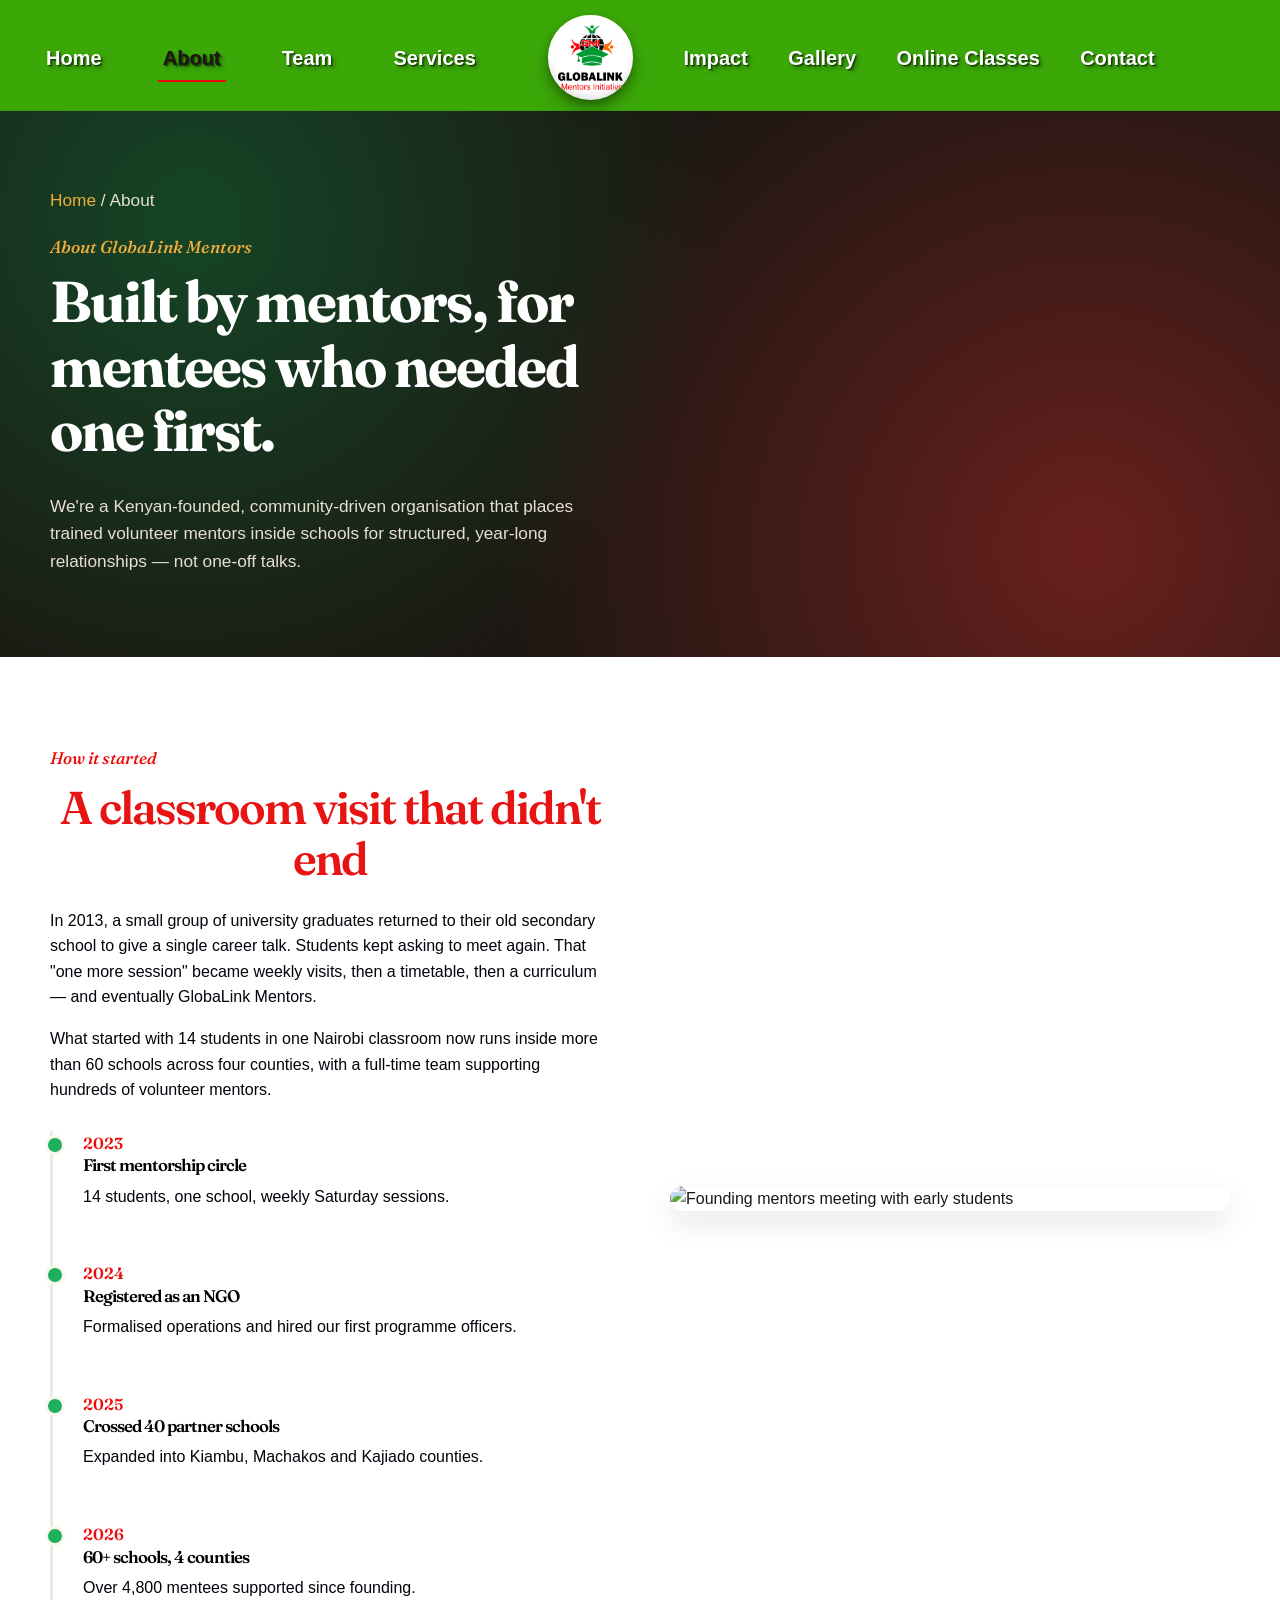
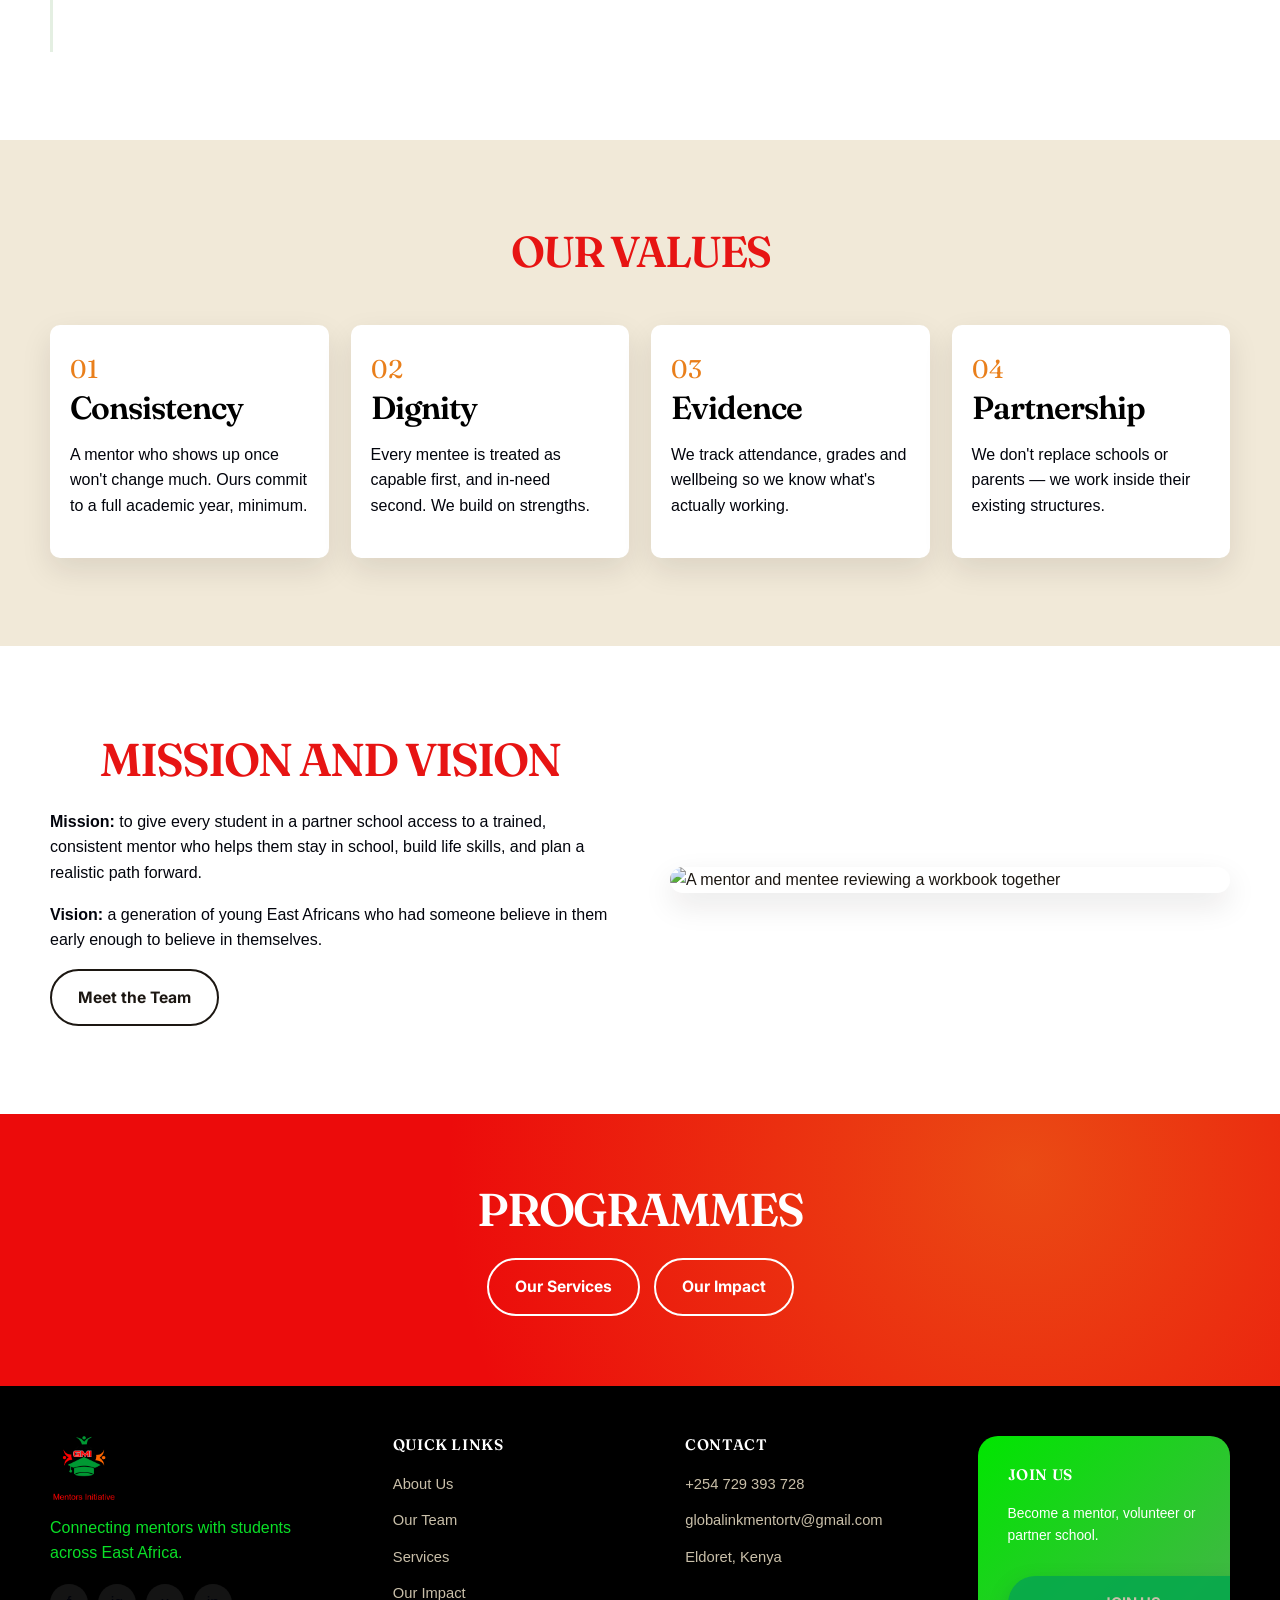
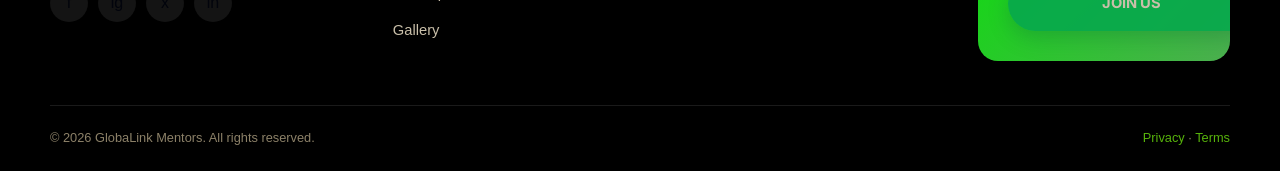
==== commit 938b254b: "Add files via upload" ====
--- a/about.html
+++ b/about.html
@@ -28,10 +28,11 @@
     <ul class="nav-links">
       <li><a href="impact.html">Impact</a></li>
       <li><a href="gallery.html">Gallery</a></li>
-      <li><a href="donate.html">Donate</a></li>
+      <li><a href="online classes.html">Online Classes</a></li>
       <li><a href="contact.html">Contact</a></li>
     </ul>
-    <div class="nav-cta"><a href="donate.html" class="btn btn-red">Donate Now</a></div>
+   
+   
   </nav>
 </header>
 
@@ -139,20 +140,14 @@
     <div class="footer-top">
       <div class="footer-brand">
         <a href="index.html" class="brand">
-          <svg viewBox="0 0 44 44" xmlns="http://www.w3.org/2000/svg" role="img" aria-label="GlobaLink Mentors logo">
-            <circle cx="22" cy="22" r="21" fill="#2A241D"/>
-            <path d="M14 26 C14 18 20 14 26 16" stroke="#0E6B37" stroke-width="4" fill="none" stroke-linecap="round"/>
-            <path d="M30 18 C30 26 24 30 18 28" stroke="#C62B2B" stroke-width="4" fill="none" stroke-linecap="round"/>
-            <circle cx="22" cy="22" r="3.2" fill="#F0AC3A"/>
-          </svg>
-          <span class="brand-word">GlobaLink<span>Mentors</span></span>
+        <img src="images/logo.png" alt="GlobaLink Mentors logo" class="brand-logo">
         </a>
-        <p>Connecting caring mentors with young people across East Africa since 2013.</p>
+        <p>Connecting mentors with students across East Africa.</p>
         <div class="footer-social">
-          <a href="#" aria-label="Facebook">f</a>
-          <a href="#" aria-label="Instagram">ig</a>
-          <a href="#" aria-label="X / Twitter">x</a>
-          <a href="#" aria-label="LinkedIn">in</a>
+          <a href="https://www.facebook.com" aria-label="Facebook">f</a>
+          <a href="https://www.Instagram.com" aria-label="Instagram">ig</a>
+          <a href="https://www.Twitter.com" aria-label="X / Twitter">x</a>
+          <a href="https://www.LinkedIn.com" aria-label="LinkedIn">in</a>
         </div>
       </div>
       <div class="footer-col">
@@ -168,16 +163,16 @@
       <div class="footer-col">
         <h4>Contact</h4>
         <ul>
-          <li><a href="tel:+254700000000">+254 700 000 000</a></li>
-          <li><a href="mailto:hello@globalinkmentors.org">hello@globalinkmentors.org</a></li>
-          <li><a href="contact.html">Kilimani, Nairobi, Kenya</a></li>
+          <li><a href="https://wa.me/254729393728">+254 729 393 728</a></li>
+          <li><a href="mailto:globalinkmentortv@gmail.com">globalinkmentortv@gmail.com</a></li>
+          <li><a href="contact.html">Eldoret, Kenya</a></li>
         </ul>
       </div>
       <div class="footer-col">
         <div class="footer-join">
-          <h4>Join Us</h4>
+          <h4>JOIN US</h4>
           <p>Become a mentor, volunteer or partner school.</p>
-          <a href="contact.html" class="btn btn-primary btn-block">Join Us</a>
+          <a href="contact.html" class="btn btn-primary btn-block">JOIN US</a>
         </div>
       </div>
     </div>
@@ -190,4 +185,4 @@
 
 <script src="js/script.js"></script>
 </body>
-</html>
+</html>
--- a/css/style.css
+++ b/css/style.css
@@ -77,6 +77,9 @@
     color: #0E6B37;
 }
 
+    }
+}
+
 *,*::before,*::after{ box-sizing:border-box; }
 html{ scroll-behavior:smooth; }
 body{
@@ -105,7 +108,14 @@
 @media (prefers-reduced-motion: reduce){
   *{ animation-duration:0.001ms !important; animation-iteration-count:1 !important; transition-duration:0.001ms !important; scroll-behavior:auto !important; }
 }
-
+@media screen and (max-width: 768px) {
+  body {
+    font-size: 14px;
+  }
+  .column {
+    width: 100%; /* Stacks columns vertically on phones */
+  }
+}
 /* ---------- eyebrow / kicker ---------- */
 .kicker{
   font-family:var(--font-display);
@@ -719,6 +729,7 @@
   align-items:center; justify-content:center; transition:background .2s ease;
 }
 .footer-social a:hover{ background:var(--green); }
+.footer-col { min-width:0; box-sizing:border-box; }
 .footer-col h4{ color:var(--white); font-size:0.95rem; text-transform:uppercase; letter-spacing:0.04em; margin-bottom:18px; }
 .footer-col ul li{ margin-bottom:11px; }
 .footer-col a{ color:#C9BFA9; font-size:0.92rem; }
@@ -726,11 +737,58 @@
 .footer-join{ background:var(--green); border-radius:12px; padding:22px; }
 .footer-join h4{ color:var(--white); }
 .footer-join p{ color:#DCEEE1; font-size:0.86rem; }
-.footer-join .btn{ margin-top:8px; }
+.footer-join .btn{ margin-top:4px; }
 .footer-bottom{ padding:22px 0; display:flex; justify-content:space-between; flex-wrap:wrap; gap:10px; font-size:0.8rem; color:#8C8168; }
 .footer-bottom a{ color:#57b30b; }
 .footer-bottom a:hover{ color:var(--gold); }
 
+/* Join Us card */
+.footer-join {
+    width: 100%;
+    max-width: 100%;
+    padding: 30px;
+    box-sizing: border-box;
+    border-radius: 20px;
+    background: linear-gradient(135deg, #00e600, #4caf50);
+    overflow: hidden;
+}
+
+/* Heading */
+.footer-join h4 {
+    color: #fff;
+    margin-top: 0;
+    margin-bottom: 20px;
+}
+
+/* Description */
+.footer-join p {
+    color: #fff;
+    line-height: 1.6;
+    margin-bottom: 25px;
+}
+
+/* Join Us button */
+.footer-join .join-btn {
+    display: block;
+    width: 100%;
+    max-width: 100%;
+    box-sizing: border-box;
+    margin: 0;
+    padding: 15px 20px;
+    border: none;
+    border-radius: 50px;
+    background-color: #32e600;
+    color: #fff;
+    text-align: center;
+    text-decoration: none;
+    font-weight: bold;
+}
+
+/* Prevent footer columns from overflowing */
+.footer-col {
+    min-width: 0;
+    box-sizing: border-box;
+}
 /* misc */
 .mt-0{ margin-top:0; }
 .text-center{ text-align:center; }
--- a/css/styles.css
+++ b/css/styles.css
@@ -45,7 +45,14 @@
   background-color: var(--white-color);
   font-family: var(--body-font-family); 
 }
-
+@media screen and (max-width: 768px) {
+  body {
+    font-size: 14px;
+  }
+  .column {
+    width: 100%; /* Stacks columns vertically on phones */
+  }
+}
 
 /*---------------------------------------
   TYPOGRAPHY               
@@ -1306,7 +1313,7 @@
 }
 
 .social-icon-link {
-  background: var(--site-footer-bg-color);
+  background: var(--white-color);
   border-radius: var(--border-radius-large);
   color: var(--white-color);
   font-size: var(--copyright-font-size);
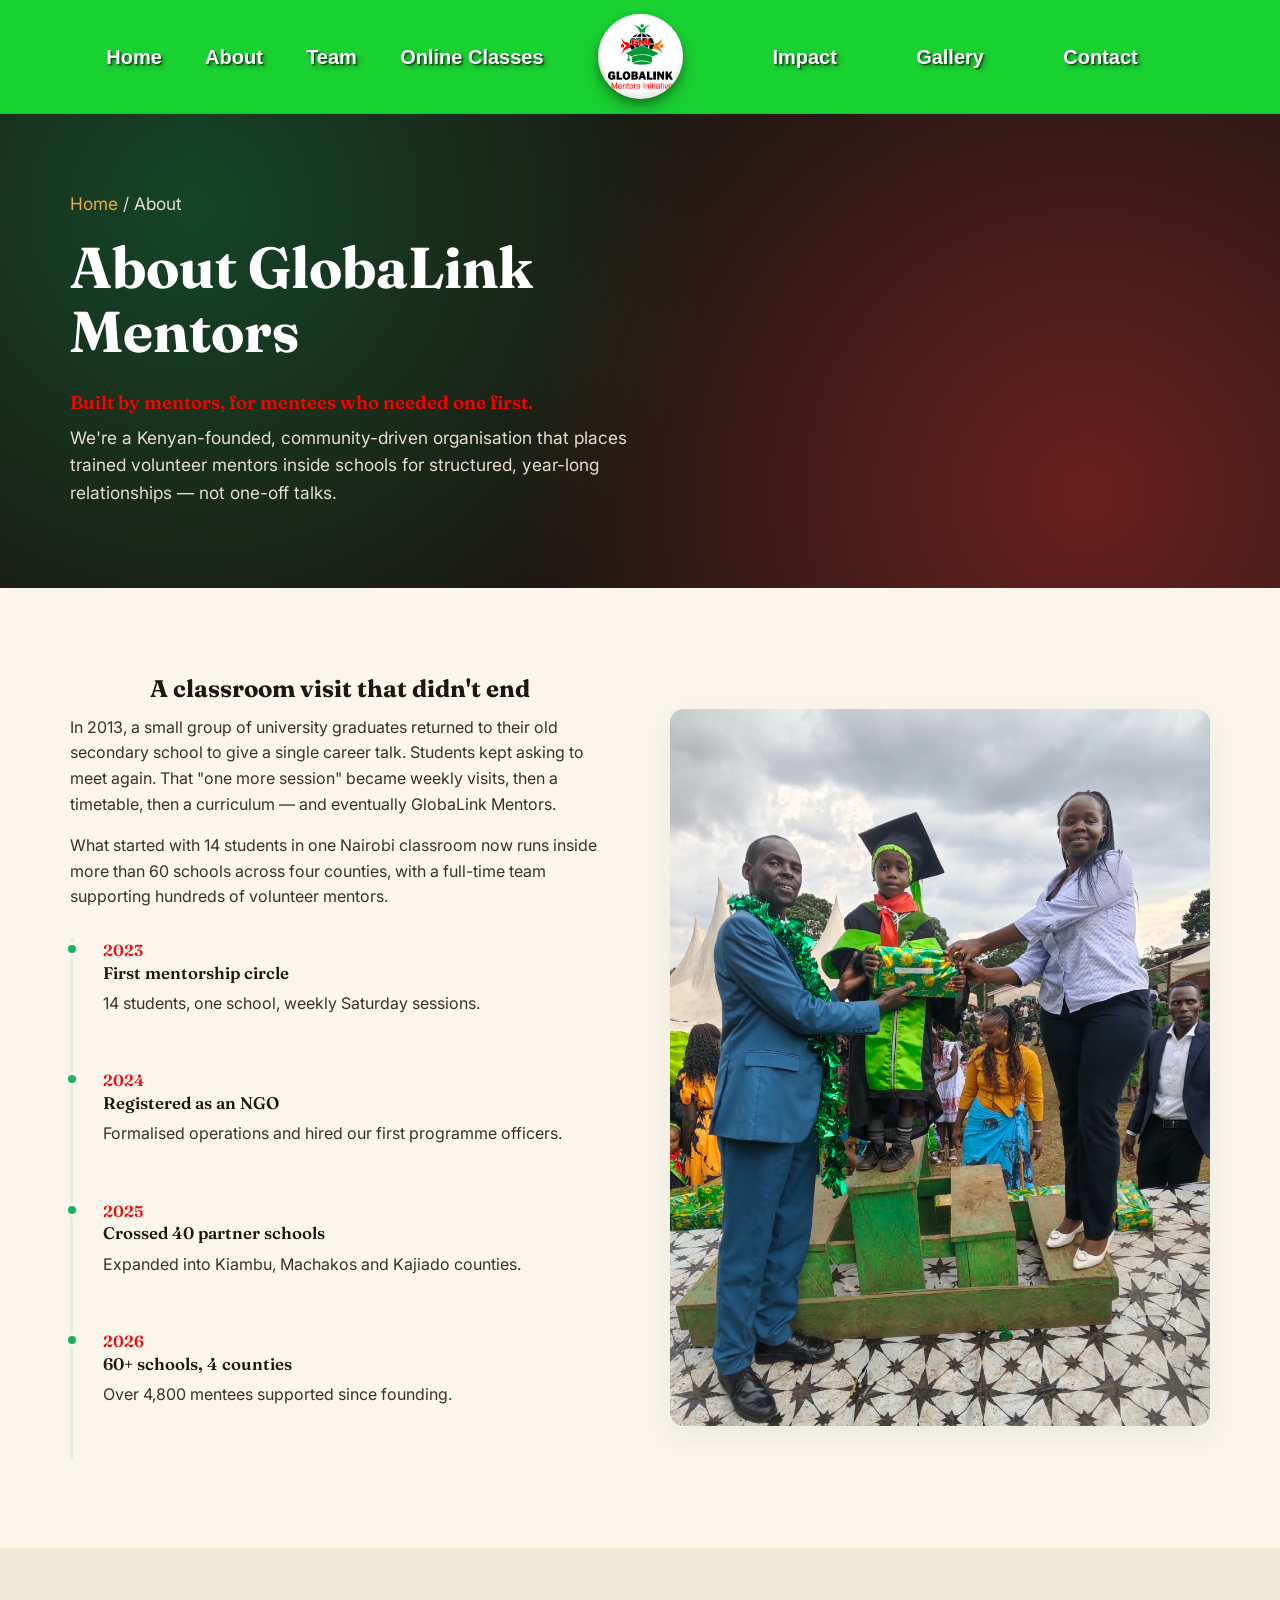
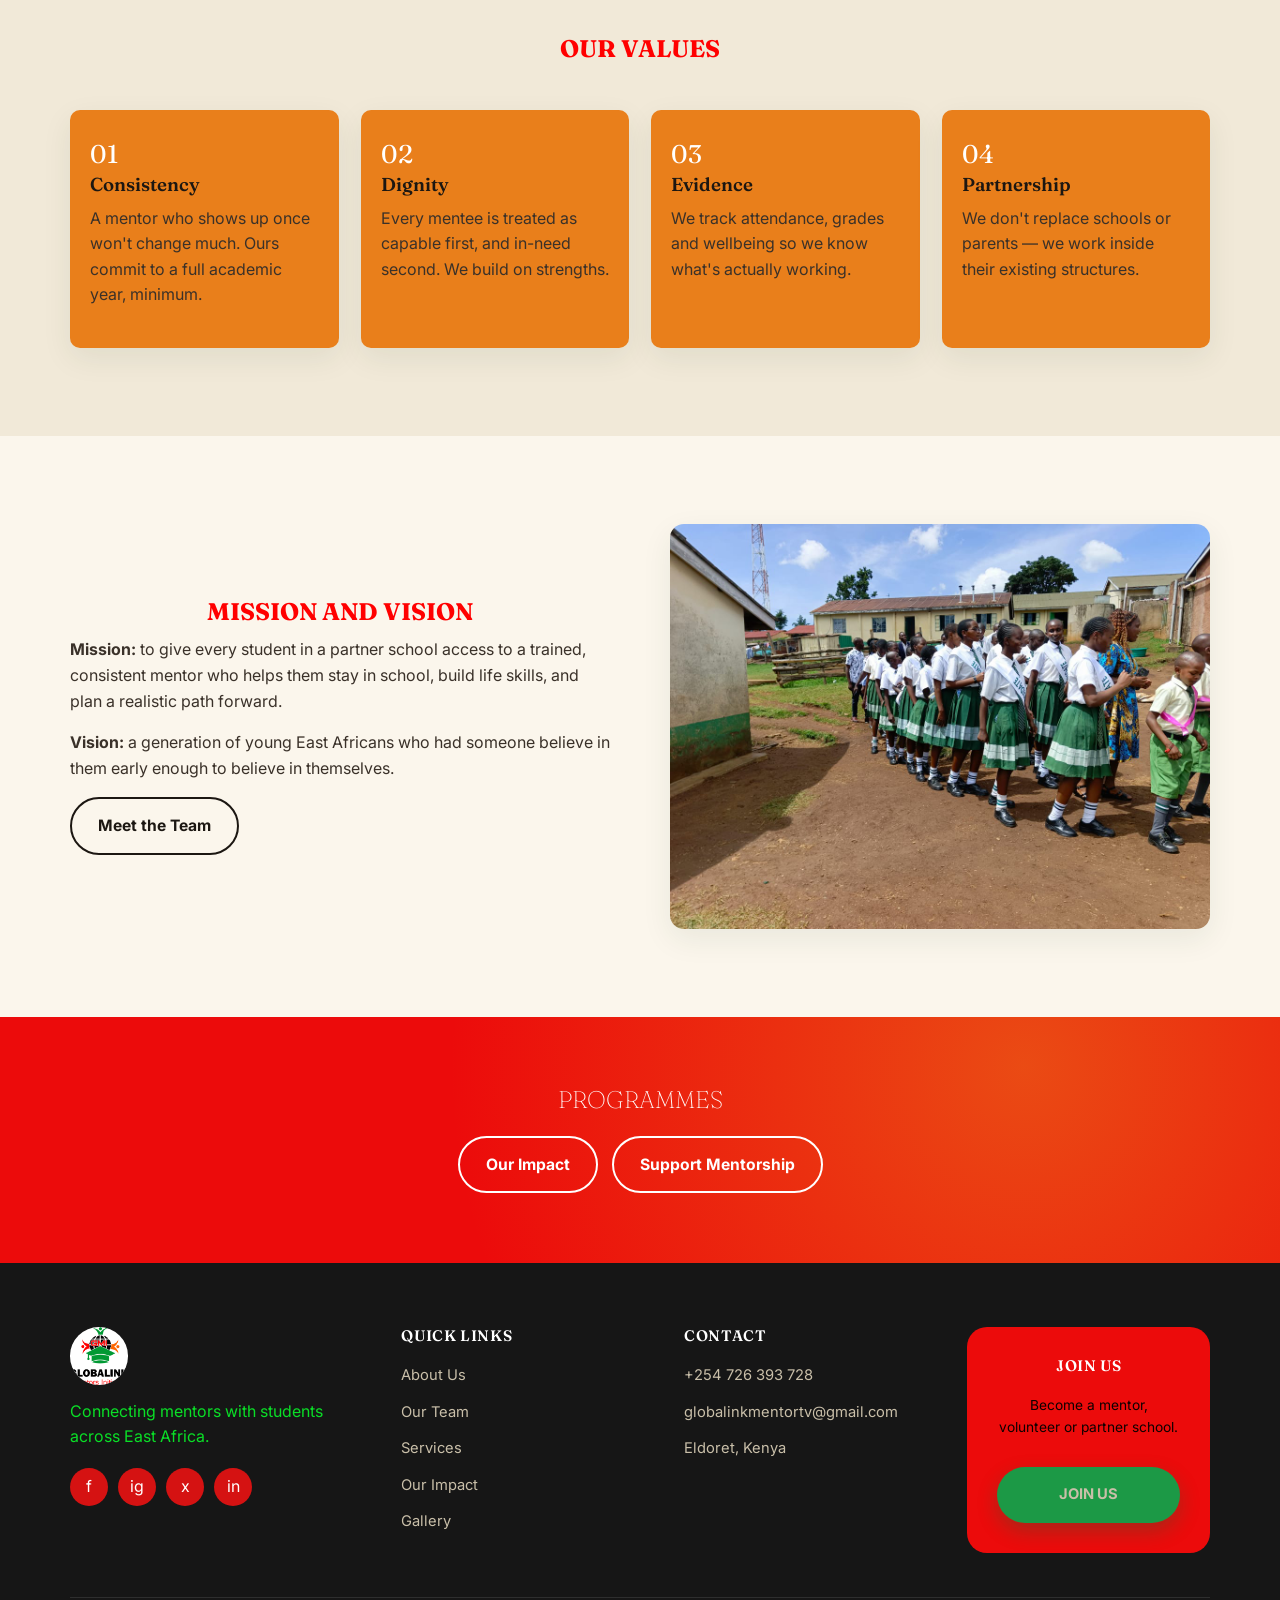
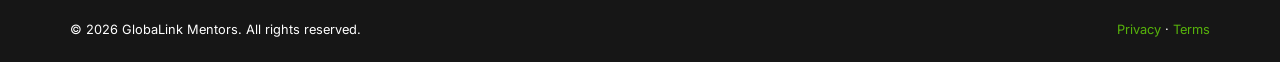
==== commit 2ee0f3c1: "Add files via upload" ====
--- a/about.html
+++ b/about.html
@@ -15,41 +15,39 @@
     <button class="nav-toggle" aria-label="Toggle menu" aria-expanded="false"><span></span></button>
     <ul class="nav-links">
       <li><a href="index.html">Home</a></li>
-      <li><a href="about.html" aria-current="page">About</a></li>
+      <li><a href="about.html">About</a></li>
       <li><a href="team.html">Team</a></li>
-      <li><a href="services.html">Services</a></li>
+      <li><a href="online classes.html">Online Classes</a></li>
     </ul>
-   <a href="index.html" class="brand">
+    <a href="index.html" class="brand">
     <div class="logo-circle">
         <img src="images/logo.png" alt="GlobaLink Mentors logo" class="brand-logo">
     </div>
 
 </a>
-    <ul class="nav-links">
+     <ul class="nav-links">
       <li><a href="impact.html">Impact</a></li>
       <li><a href="gallery.html">Gallery</a></li>
-      <li><a href="online classes.html">Online Classes</a></li>
       <li><a href="contact.html">Contact</a></li>
     </ul>
-   
-   
   </nav>
 </header>
 
 <section class="page-hero">
   <div class="container">
     <p class="breadcrumb"><a href="index.html">Home</a> / About</p>
-    <p class="kicker">About GlobaLink Mentors</p>
-    <h1>Built by mentors, for mentees who needed one first.</h1>
+    <h1 style="text-align: left;"> About GlobaLink Mentors</h1>
+    <h3 style="color: red;">Built by mentors, for mentees who needed one first.</h3>
     <p>We're a Kenyan-founded, community-driven organisation that places trained volunteer mentors inside schools for structured, year-long relationships — not one-off talks.</p>
+
   </div>
+ 
 </section>
 
 <section>
   <div class="container split">
     <div class="split-copy">
-      <p class="kicker red">How it started</p>
-      <h2>A classroom visit that didn't end</h2>
+      <h1>A classroom visit that didn't end</h1>
       <p>In 2013, a small group of university graduates returned to their old secondary school to give a single career talk. Students kept asking to meet again. That "one more session" became weekly visits, then a timetable, then a curriculum — and eventually GlobaLink Mentors.</p>
       <p>What started with 14 students in one Nairobi classroom now runs inside more than 60 schools across four counties, with a full-time team supporting hundreds of volunteer mentors.</p>
       <div class="timeline" style="margin-top:28px;">
@@ -76,7 +74,7 @@
       </div>
     </div>
     <div class="split-media">
-      <img src="https://images.unsplash.com/photo-1543269865-cbf427effbad?q=80&w=900&auto=format&fit=crop" alt="Founding mentors meeting with early students">
+      <img src="images/p4.jpeg" alt="Founding mentors meeting with early students">
     </div>
   </div>
 </section>
@@ -84,7 +82,7 @@
 <section class="alt-bg">
   <div class="container">
     <div class="section-head center">
-      <h2>OUR VALUES</h2>
+       <h1 style="color: red;">OUR VALUES</h1>
     </div>
     <div class="values-grid">
       <div class="value-card">
@@ -114,13 +112,13 @@
 <section>
   <div class="container split reverse">
     <div class="split-copy">
-      <h2>MISSION AND  VISION</h2>
+      <h1 style="color: red;">MISSION AND  VISION</h1>
       <p><strong>Mission:</strong> to give every student in a partner school access to a trained, consistent mentor who helps them stay in school, build life skills, and plan a realistic path forward.</p>
       <p><strong>Vision:</strong> a generation of young East Africans who had someone believe in them early enough to believe in themselves.</p>
       <a href="team.html" class="btn btn-outline">Meet the Team</a>
     </div>
     <div class="split-media">
-      <img src="https://images.unsplash.com/photo-1509062522246-3755977927d7?q=80&w=900&auto=format&fit=crop" alt="A mentor and mentee reviewing a workbook together">
+      <img src="images/p3.jpeg" alt="A mentor and mentee reviewing a workbook together">
     </div>
   </div>
 </section>
@@ -129,8 +127,8 @@
   <div class="container">
     <h2>PROGRAMMES</h2>
     <div class="cta-actions">
-      <a href="services.html" class="btn btn-outline on-dark">Our Services</a>
       <a href="impact.html" class="btn btn-outline on-dark">Our Impact</a>
+      <a href="donate.html" class="btn btn-outline on-dark">Support Mentorship</a>
     </div>
   </div>
 </section>
@@ -163,7 +161,7 @@
       <div class="footer-col">
         <h4>Contact</h4>
         <ul>
-          <li><a href="https://wa.me/254729393728">+254 729 393 728</a></li>
+          <li><a href="https://wa.me/254729393728">+254 726 393 728</a></li>
           <li><a href="mailto:globalinkmentortv@gmail.com">globalinkmentortv@gmail.com</a></li>
           <li><a href="contact.html">Eldoret, Kenya</a></li>
         </ul>
--- a/css/style.css
+++ b/css/style.css
@@ -77,8 +77,7 @@
     color: #0E6B37;
 }
 
-    }
-}
+
 
 *,*::before,*::after{ box-sizing:border-box; }
 html{ scroll-behavior:smooth; }
@@ -159,7 +158,7 @@
    ========================================================= */
 .site-header{
   position:sticky; top:0; z-index:1000;
-  background:rgba(212, 145, 10, 0.92);
+  background:#07ce22eb;
   backdrop-filter:blur(8px);
   border-bottom:1px solid rgba(28,23,18,0.08);
 }
@@ -363,21 +362,26 @@
   position:relative;
   overflow:hidden;
   padding:70px 0 0;
+  background-image: url('../images/b3.jpg');
+  background-size: cover;
+  
 }
 .hero::before{
   content:'';
   position:absolute; inset:0;
-  background:
-    radial-gradient(circle at 10% 10%, rgba(14,107,55,0.55), transparent 40%),
-    radial-gradient(circle at 90% 25%, rgba(198,43,43,0.4), transparent 45%),
-    radial-gradient(circle at 50% 100%, rgba(233,127,27,0.35), transparent 50%);
+  
   pointer-events:none;
 }
+
 .hero-grid{
   position:relative; z-index:2;
   display:grid; grid-template-columns:1.05fr 0.95fr; gap:56px; align-items:center;
   padding-bottom:56px;
-}
+
+
+}
+
+  
 .hero-copy .kicker{ color:var(--gold); }
 .hero-copy h1{ color:var(--white); font-size:clamp(2.5rem,5.2vw,3.9rem); max-width:14ch; }
 .hero-copy p{ color:#E7DFCF; font-size:1.12rem; max-width:48ch; }
@@ -433,7 +437,15 @@
   font-weight: 100;
 
 }
-
+h1{
+  text-align: center;
+  font-weight: 100;
+  font-weight: bold;
+
+}
+.cta-band{
+  padding: auto;
+}
 /* =========================================================
    COUNTERS
    ========================================================= */
@@ -464,7 +476,7 @@
 @media (max-width:920px){ .grid-3, .grid-4{ grid-template-columns:repeat(2,1fr); } }
 @media (max-width:600px){ .grid-3, .grid-4, .grid-2{ grid-template-columns:1fr; } }
 
-.card{
+.card {
   background:var(--orange); border-radius:var(--radius); padding:30px 26px;
   box-shadow:var(--shadow); border-top:4px solid var(--green);
   transition:transform .2s ease, box-shadow .2s ease;
@@ -493,11 +505,12 @@
 .stat-strip div strong{ font-family:var(--font-display); font-size:1.8rem; color:var(--red); display:block; }
 .stat-strip div span{ font-size:0.8rem; text-transform:uppercase; color:var(--ink-soft); }
 
+
 .values-grid{ display:grid; grid-template-columns:repeat(4,1fr); gap:22px; }
 @media (max-width:920px){ .values-grid{ grid-template-columns:repeat(2,1fr); } .split{ grid-template-columns:1fr; } .split.reverse .split-media{ order:0; } }
 @media (max-width:560px){ .values-grid{ grid-template-columns:1fr; } }
-.value-card{ text-align:left; padding:24px 20px; border-radius:10px; background:var(--white); box-shadow:var(--shadow); }
-.value-card .num{ font-family:var(--font-display); font-size:1.6rem; color:var(--orange); }
+.value-card{ text-align:left; padding:24px 20px; border-radius:10px; background:var(--orange); box-shadow:var(--shadow); }
+.value-card .num{ font-family:var(--font-display); font-size:1.6rem; color:var(--white); }
 
 .timeline{ position:relative; padding-left:30px; border-left:3px solid var(--green-tint); }
 .timeline-item{ position:relative; padding-bottom:36px; }
@@ -506,7 +519,11 @@
   background:var(--green); border:3px solid var(--paper);
 }
 .timeline-item .year{ font-family:var(--font-display); color:var(--red); font-weight:600; }
-
+h2{
+  text-align: center;
+  font-weight: 100;
+  color: hsl(0, 100%, 45%);
+}
 /* =========================================================
    TEAM
    ========================================================= */
@@ -697,7 +714,7 @@
 .partner-track{ display:flex; align-items:center; gap:64px; width:max-content; animation:marquee 30s linear infinite; }
 .partner-track:hover{ animation-play-state:paused; }
 .partner-logo{
-  font-family:var(--font-display); font-weight:700; font-size:1.3rem; color:var(--ink-soft);
+  font-family:var(--font-display); font-weight:700; font-size:1.3rem; color:var(--green-dark);
   display:flex; align-items:center; gap:10px; white-space:nowrap; opacity:0.8;
 }
 .partner-logo .dot{ width:10px; height:10px; border-radius:50%; }
@@ -717,15 +734,25 @@
 /* =========================================================
    FOOTER
    ========================================================= */
-.site-footer{ background:var(--ink); color:#D9CFBB; padding-top:64px; }
+.site-footer{ background:oklch(20.019% 0.00002 271.152);; color:var(--white); padding-top:64px; }
 .footer-top{ display:grid; grid-template-columns:1.2fr 1fr 1fr 1fr; gap:40px; padding-bottom:44px; border-bottom:1px solid rgba(255,255,255,0.1); }
 @media (max-width:900px){ .footer-top{ grid-template-columns:1fr 1fr; } }
 @media (max-width:560px){ .footer-top{ grid-template-columns:1fr; } }
 .footer-brand .brand-word{ color:var(--white); }
 .footer-brand p{ color:#0adf27; margin-top:14px; max-width:32ch; }
+
+.footer-brand img {
+  width: 20%;
+  height: 20%;
+  object-fit: contain;
+  border-radius: 50%;
+  background: white;
+  padding: 10x;
+  padding-top: auto;
+}
 .footer-social{ display:flex; gap:10px; margin-top:18px; }
 .footer-social a{
-  width:38px; height:38px; border-radius:50%; background:rgba(255, 255, 255, 0.08); display:flex;
+  width:38px; height:38px; border-radius:50%; background:hwb(0 7% 9% / 0.91); display:flex;
   align-items:center; justify-content:center; transition:background .2s ease;
 }
 .footer-social a:hover{ background:var(--green); }
@@ -734,13 +761,21 @@
 .footer-col ul li{ margin-bottom:11px; }
 .footer-col a{ color:#C9BFA9; font-size:0.92rem; }
 .footer-col a:hover{ color:var(--gold); }
-.footer-join{ background:var(--green); border-radius:12px; padding:22px; }
+.footer-join{ background:var(--red); border-radius:12px; padding:22px; }
 .footer-join h4{ color:var(--white); }
 .footer-join p{ color:#DCEEE1; font-size:0.86rem; }
 .footer-join .btn{ margin-top:4px; }
-.footer-bottom{ padding:22px 0; display:flex; justify-content:space-between; flex-wrap:wrap; gap:10px; font-size:0.8rem; color:#8C8168; }
+.footer-bottom{ padding:22px 0; display:flex; justify-content:space-between; flex-wrap:wrap; gap:10px; font-size:0.8rem; color:hsl(0, 100%, 100%); }
 .footer-bottom a{ color:#57b30b; }
+.footer-bottom p {}
 .footer-bottom a:hover{ color:var(--gold); }
+
+.footer-logo {
+    width: 65px;
+    height: 65px;
+    display: block;
+    object-fit: contain;
+}
 
 /* Join Us card */
 .footer-join {
@@ -749,32 +784,36 @@
     padding: 30px;
     box-sizing: border-box;
     border-radius: 20px;
-    background: linear-gradient(135deg, #00e600, #4caf50);
+    background: linear-gradient(135deg, hsl(0, 100%, 45%),);
     overflow: hidden;
 }
 
 /* Heading */
 .footer-join h4 {
     color: #fff;
+    text-align: center;
     margin-top: 0;
     margin-bottom: 20px;
 }
 
 /* Description */
+/* Join Us Description */
 .footer-join p {
-    color: #fff;
+    color: hsl(0, 85%, 3%);
     line-height: 1.6;
-    margin-bottom: 25px;
-}
-
-/* Join Us button */
+    margin: 0 0 25px;
+    text-align: center;
+    overflow-wrap: break-word;
+}
+
+/* Join Us Button */
 .footer-join .join-btn {
     display: block;
     width: 100%;
-    max-width: 100%;
+    max-width: 100px;
     box-sizing: border-box;
-    margin: 0;
-    padding: 15px 20px;
+    margin: 0 auto;
+    padding: 12px 20px;
     border: none;
     border-radius: 50px;
     background-color: #32e600;
@@ -782,14 +821,65 @@
     text-align: center;
     text-decoration: none;
     font-weight: bold;
-}
-
-/* Prevent footer columns from overflowing */
+    overflow-wrap: break-word;
+    cursor: pointer;
+}
+
+/* Prevent Footer Columns from Overflowing */
 .footer-col {
     min-width: 0;
+    max-width: 100%;
     box-sizing: border-box;
 }
-/* misc */
-.mt-0{ margin-top:0; }
-.text-center{ text-align:center; }
-.badge{ display:inline-block; background:var(--gold); color:var(--ink); font-weight:700; font-size:0.72rem; text-transform:uppercase; padding:5px 12px; border-radius:999px; letter-spacing:0.04em; }
+
+/* Prevent Join Us Section from Overflowing */
+.footer-join {
+    min-width: 0;
+    max-width: 100%;
+    box-sizing: border-box;
+    overflow-wrap: break-word;
+}
+
+/* Ensure All Elements Respect Their Container Width */
+*,
+*::before,
+*::after {
+    box-sizing: border-box;
+}
+
+/* Miscellaneous Utilities */
+.mt-0 {
+    margin-top: 0;
+}
+
+.text-center {
+    text-align: center;
+}
+
+.badge {
+    display: inline-block;
+    background: var(--gold);
+    max-width: 100%;
+    box-sizing: border-box;
+    color: var(--ink);
+    font-weight: 700;
+    font-size: 0.72rem;
+    text-transform: uppercase;
+    padding: 5px 12px;
+    border-radius: 999px;
+    letter-spacing: 0.04em;
+   
+}
+
+/* Responsive Design */
+@media (max-width: 768px) {
+    .footer-join .join-btn {
+        width: 100%;
+        max-width: 100px;
+    }
+
+    .footer-col {
+        width: 100%;
+    }
+}
+
--- a/css/styles.css
+++ b/css/styles.css
@@ -1,1768 +1,195 @@
-/*
 
-T
+/* =====================================================
+   GLOBALINK MENTORS + ONLINE CLASSES INTEGRATION
+   Add this at the END of online-classes.css
+===================================================== */
+
+/* Map Online Classes variables to Globalink brand colours */
+:root {
+    --primary: var(--green, #0E6B37);
+    --primary-dark: var(--green-dark, #084F27);
+    --primary-light: var(--green-tint, #E4EFE2);
+    --accent: var(--gold, #F0AC3A);
+
+    --text: var(--ink, #1C1712);
+    --muted: #66756b;
+    --white: #ffffff;
+    --light-bg: var(--paper, #FBF6EC);
+    --border: #dfe9e1;
+    --shadow: 0 10px 30px rgba(20, 70, 43, 0.08);
 }
 
-/*---------------------------------------
-  CUSTOM PROPERTIES ( VARIABLES )             
------------------------------------------*/
-:root {
-  --white-color:                  #ffffff;
-  --primary-color:                hwb(101 3% 34%);
-  --secondary-color:              lab(49.82% 73.41 59.4);
-  --section-bg-color:             #f0f8ff;
-  --site-footer-bg-color:         lch(2.07% 6.72 319.15);
-  --custom-btn-bg-color:          #597081;
-  --custom-btn-bg-hover-color:    #5bc1ac;
-  --dark-color:                   #000000;
-  --p-color:                      lch(1.08% 3.37 275.87);
-  --border-color:                 #e9eaeb;
-  --border-top-color: aqua;
-
-  --body-font-family:             'Metropolis', sans-serif;
-
-  --h1-font-size:                 52px;
-  --h2-font-size:                 46px;
-  --h3-font-size:                 32px;
-  --h4-font-size:                 28px;
-  --h5-font-size:                 24px;
-  --h6-font-size:                 22px;
-  --p-font-size:                  16px;
-  --btn-font-size:                18px;
-  --copyright-font-size:          14px;
-
-  --border-radius-large:          100px;
-  --border-radius-medium:         20px;
-  --border-radius-small:          10px;
-
-  --font-weight-light:            300;
-  --font-weight-normal:           400;
-  --font-weight-semibold:         600;
-  --font-weight-bold:             700;
+/* Keep Online Classes content within its own layout */
+body {
+    overflow-x: hidden;
+    overflow-wrap: break-word;
 }
 
-body {
-  background-color: var(--white-color);
-  font-family: var(--body-font-family); 
-}
-@media screen and (max-width: 768px) {
-  body {
-    font-size: 14px;
-  }
-  .column {
-    width: 100%; /* Stacks columns vertically on phones */
-  }
+.container {
+    width: min(1140px, 92%);
+    max-width: 1140px;
+    margin-inline: auto;
+    padding-inline: 0;
 }
 
-/*---------------------------------------
-  TYPOGRAPHY               
------------------------------------------*/
-
-h2,
-h3,
-h4,
-h5,
-h6 {
-  color: var(--dark-color);
+/* Use Globalink typography on the Online Classes page */
+body {
+    font-family: var(--font-body, "Inter", Arial, sans-serif);
 }
 
-h1,
-h2,
-h3,
-h4,
-h5,
-h6 {
-  font-weight: var(--font-weight-semibold);
-  letter-spacing: -1px;
+.online-classes-page h1,
+.online-classes-page h2,
+.online-classes-page h3,
+.online-classes-page h4 {
+    font-family: var(--font-display, "Fraunces", Georgia, serif);
+    font-weight: 600;
+    line-height: 1.2;
 }
 
-h1 {
-  font-size: var(--h1-font-size);
-  font-weight: var(--font-weight-bold);
-  letter-spacing: -2px;
+/* Keep the Online Classes heading alignment intentional */
+.online-classes-page .section-heading h2 {
+    text-align: center;
+    font-weight: 600;
 }
 
-h2 {
-  color: var(--secondary-color);
-  font-size: var(--h2-font-size);
-  letter-spacing: -2px;
+.online-classes-page .section-heading p {
+    text-align: center;
 }
 
-h3 {
-  font-size: var(--h3-font-size);
+/* Prevent the main site's hero overlay from affecting
+   the Online Classes hero */
+.online-classes-page .hero::before {
+    display: none;
 }
 
-h4 {
-  font-size: var(--h4-font-size);
+/* Preserve the Online Classes hero colours */
+.online-classes-page .hero {
+    background:
+        radial-gradient(
+            circle at 85% 20%,
+            rgba(240, 172, 58, 0.13),
+            transparent 30%
+        ),
+        linear-gradient(135deg, #f2f9f3, #ffffff);
+    color: var(--text);
 }
 
-h5 {
-  color: var(--primary-color);
-  font-size: var(--h5-font-size);
+/* Keep Online Classes hero text readable */
+.online-classes-page .hero-text h1 {
+    color: var(--primary-dark);
 }
 
-h6 {
-  font-size: var(--h6-font-size);
+.online-classes-page .hero-text h1 span {
+    color: var(--primary);
 }
 
-p {
-  color: var(--p-color);
-  font-size: var(--p-font-size);
-  font-weight: var(--font-weight-light);
+.online-classes-page .hero-text > p {
+    color: var(--muted);
 }
 
-ul li {
-  color: var(--p-color);
-  font-size: var(--p-font-size);
-  font-weight: var(--font-weight-normal);
+/* Online Classes buttons should not inherit pill buttons */
+.online-classes-page .btn {
+    display: inline-flex;
+    align-items: center;
+    justify-content: center;
+    gap: 8px;
+    min-height: 48px;
+    padding: 12px 23px;
+    border: 2px solid transparent;
+    border-radius: 7px;
+    font-family: var(--font-body, Arial, sans-serif);
+    font-size: 0.9rem;
+    font-weight: 700;
+    white-space: normal;
+    text-align: center;
+    transition: 0.25s ease;
 }
 
-a, 
-button {
-  touch-action: manipulation;
-  transition: all 0.3s;
+.online-classes-page .btn-primary {
+    color: var(--white);
+    background: var(--primary);
 }
 
-a {
-  color: var(--p-color);
-  text-decoration: none;
+.online-classes-page .btn-primary:hover {
+    color: var(--white);
+    background: var(--primary-dark);
 }
 
-a:hover {
-  color: var(--primary-color);
+.online-classes-page .btn-outline {
+    color: var(--primary);
+    background: transparent;
+    border-color: var(--primary);
 }
 
-b,
-strong {
-  font-weight: var(--font-weight-bold);
+.online-classes-page .btn-outline:hover {
+    color: var(--white);
+    background: var(--primary);
 }
 
-
-/*---------------------------------------
-  SECTION               
------------------------------------------*/
-/* CSS */
-.nav {
-  list-style-type: none;
-  margin: 0;
-  padding: 0;
+/* Cards */
+.online-classes-page .level-card,
+.online-classes-page .subject-card,
+.online-classes-page .step-card,
+.online-classes-page .timetable-wrapper,
+.online-classes-page .form-card,
+.online-classes-page .fees-card {
+    min-width: 0;
+    background: var(--white);
 }
 
-.nav > li {
-  display: inline-block;
-  position: relative;
+/* Online Classes section backgrounds */
+.online-classes-page .audience-section,
+.online-classes-page .timetable-section,
+.online-classes-page .registration-section {
+    background: var(--white);
 }
 
-
-.section-padding {
-  padding-top: 100px;
-  padding-bottom: 100px;
+.online-classes-page .subjects-section,
+.online-classes-page .how-section,
+.online-classes-page .fees-section,
+.online-classes-page .faq-section {
+    background: var(--light-bg);
 }
 
-.section-bg {
-  background-color: var(--section-bg-color);
+/* Keep embedded registration forms responsive */
+.online-classes-page .registration-content > *,
+.online-classes-page .mentorship-content > *,
+.online-classes-page .hero-content > * {
+    min-width: 0;
 }
 
-.section-overlay {
-  background: rgba(0, 0, 0, 0.35);
-  position: absolute;
-  top: 0;
-  left: 0;
-  pointer-events: none;
-  width: 100%;
-  height: 100%;
+.online-classes-page .form-card iframe {
+    width: 100%;
+    max-width: 100%;
 }
 
-.section-overlay + .container {
-  position: relative;
+/* Prevent tables from breaking the page width */
+.online-classes-page .table-scroll {
+    max-width: 100%;
+    overflow-x: auto;
 }
 
+/* Mobile adjustments */
+@media (max-width: 700px) {
+    .online-classes-page .container {
+        width: 92%;
+    }
 
-/*---------------------------------------
-  CUSTOM BLOCK               
------------------------------------------*/
+    .online-classes-page .hero-content,
+    .online-classes-page .level-grid,
+    .online-classes-page .subject-grid,
+    .online-classes-page .steps-grid,
+    .online-classes-page .mentorship-content,
+    .online-classes-page .registration-content {
+        grid-template-columns: minmax(0, 1fr);
+    }
 
-.custom-block-wrap {
-  background: var(--white-color);
-  border-radius: var(--border-radius-medium);
-  position: relative;
-  overflow: auto;
-  transition: all 0.5s;
+    .online-classes-page .hero-visual {
+        min-width: 0;
+    }
+
+    .online-classes-page .volunteer-content {
+        align-items: flex-start;
+        flex-direction: column;
+    }
 }
-
-.custom-block-wrap:hover {
-  box-shadow: 0 1rem 3rem rgba(0,0,0,.175);
-}
-
-.custom-block-body {
-  padding: 10px;
-}
-
-.custom-block-image {
-  display: inline-block;
-  width: 150%;
-  height: auto;
-  object-fit: fill;
- padding: 2px;
-}
-
-.custom-block .custom-btn {
-  border-radius: 0;
-  display: block;
-}
-
-
-/*---------------------------------------
-  PROGRESS BAR               
------------------------------------------*/
-.progress {
-  background: var(--border-color);
-  height: 5px;
-}
-
-.progress-bar {
-  background: var(--secondary-color);
-}
-
-
-/*---------------------------------------
-  CUSTOM ICON COLOR               
------------------------------------------*/
-.custom-icon {
-  color: var(--secondary-color);
-}
-
-
-/*---------------------------------------
-  CUSTOM LIST               
------------------------------------------*/
-.custom-list {
-  margin-bottom: 0;
-  padding-left: 0;
-}
-
-.custom-list-item {
-  list-style: none;
-  margin-top: 10px;
-  margin-bottom: 10px;
-}
-
-
-/*---------------------------------------
-  CUSTOM TEXT BOX               
------------------------------------------*/
-.custom-text-box {
-  background: var(--white-color);
-  border-radius: var(--border-radius-medium);
-  margin-bottom: 24px;
-  padding: 40px;
-}
-
-.custom-text-box-image {
-  border-radius: var(--border-radius-medium);
-  width: 100%;
-  height: 100%;
-  object-fit: cover;
-}
-
-.custom-text-box-icon {
-  background: var(--section-bg-color);
-  border-radius: var(--border-radius-large);
-  color: var(--secondary-color);
-  font-size: var(--h6-font-size);
-  text-align: center;
-  display: inline-block;
-  vertical-align: middle;
-  width: 25px;
-  height: 25px;
-  line-height: 30px;
-}
-
-
-/*---------------------------------------
-  AVATAR IMAGE - TESTIMONIAL, AUTHOR               
------------------------------------------*/
-.avatar-image {
-  border-radius: var(--border-radius-large);
-  width: 65px;
-  height: 65px;
-  object-fit: cover;
-}
-
-
-/*---------------------------------------
-  CUSTOM BUTTON               
------------------------------------------*/
-.custom-btn {
-  background: var(--secondary-color);
-  border: 2px solid transparent;
-  border-radius: var(--border-radius-large);
-  color: var(--white-color);
-  font-size: var(--btn-font-size);
-  font-weight: var(--font-weight-normal);
-  line-height: normal;
-  padding: 15px 25px;
-}
-
-.navbar-expand-lg .navbar-nav .nav-link.custom-btn {
-  color: var(--custom-btn-bg-color);
-  margin-top: 8px;
-  padding: 12px ;
-}
-
-.custom-btn:hover {
-  background: var(--primary-color);
-  color: var(--white-color);
-}
-
-.custom-border-btn {
-  background: transparent;
-  border: 2px solid var(--custom-btn-bg-color);
-  color: var(--primary-color);
-}
-
-.navbar-expand-lg .navbar-nav .nav-link.custom-btn:hover,
-.custom-border-btn:hover {
-  background: var(--custom-btn-bg-hover-color);
-  border-color: transparent;
-  color: var(--white-color);
-}
-
-
-/*---------------------------------------
-  NAVIGATION              
------------------------------------------*/
-.navbar {
-  background: var(--white-color);
-  z-index: 9;
-  padding-top: 0;
-  padding-bottom: 0;
-}
-
-.navbar-brand {
-  color: var(--primary-color);
-  font-size: var(--h6-font-size);
-  font-weight: var(--font-weight-bold);
-}
-
-.navbar-brand span {
-  display: inline-block;
-  vertical-align: middle;
-}
-
-.navbar-brand small {
-  color: var(--secondary-color);
-  display: block;
-  font-size: 10px;
-  line-height: normal;
-  text-transform: uppercase;
-}
-
-.logo {
-  width: 80px;
-  height: auto;
-}
-
-.navbar-expand-lg .navbar-nav .nav-link {
-  margin-right: 0;
-  margin-left: 0;
-  padding: 20px;
-}
-
-.navbar-nav .nav-link {
-  display: inline-block;
-  color: var(--p-color);
-  font-size: var(--p-font-size);
-  font-weight: var(--font-weight-medium);
-  position: relative;
-  padding-top: 15px;
-  padding-bottom: 15px;
-}
-
-.navbar-nav .nav-link.active, 
-.navbar-nav .nav-link:hover {
-  background: transparent;
-  color: var(--primary-color);
-}
-
-.dropdown-menu {
-  background: var(--white-color);
-  box-shadow: 0 1rem 3rem rgba(0,0,0,.175);
-  border: 0;
-  max-width: 50px;
-  padding: 0;
-  margin-top: 20px;
-}
-
-.dropdown-item {
-  display: inline-block;
-  color: var(--p-bg-color);
-  font-size: var(--menu-font-size);
-  font-weight: var(--font-weight-medium);
-  position: relative;
-  padding-top: 10px;
-  padding-bottom: 10px;
-}
-
-.dropdown-menu li:last-child .dropdown-item {
-  padding-top: 0;
-}
-
-.dropdown-item.active, 
-.dropdown-item:active,
-.dropdown-item:focus, 
-.dropdown-item:hover {
-  background: transparent;
-  color: var(--primary-color);
-}
-
-.dropdown-toggle::after {
-  content: "\f282";
-  display: inline-block;
-  font-family: bootstrap-icons !important;
-  font-size: var(--copyright-font-size);
-  font-style: normal;
-  font-weight: normal !important;
-  font-variant: normal;
-  text-transform: none;
-  line-height: 1;
-  vertical-align: -.125em;
-  -webkit-font-smoothing: antialiased;
-  -moz-osx-font-smoothing: grayscale;
-  position: relative;
-  left: 2px;
-  border: 0;
-}
-
-@media screen and (min-width: 992px) {
-  .dropdown:hover .dropdown-menu {
-    display: block;
-    margin-top: 0;
-  }
-}
-
-.navbar-toggler {
-  border: 0;
-  padding: 0;
-  cursor: pointer;
-  margin: 0;
-  width: 30px;
-  height: 35px;
-  outline: none;
-}
-
-.navbar-toggler:focus {
-  outline: none;
-  box-shadow: none;
-}
-
-.navbar-toggler[aria-expanded="true"] .navbar-toggler-icon {
-  background: transparent;
-}
-
-.navbar-toggler[aria-expanded="true"] .navbar-toggler-icon:before,
-.navbar-toggler[aria-expanded="true"] .navbar-toggler-icon:after {
-  transition: top 300ms 50ms ease, -webkit-transform 300ms 350ms ease;
-  transition: top 300ms 50ms ease, transform 300ms 350ms ease;
-  transition: top 300ms 50ms ease, transform 300ms 350ms ease, -webkit-transform 300ms 350ms ease;
-  top: 0;
-}
-
-.navbar-toggler[aria-expanded="true"] .navbar-toggler-icon:before {
-  transform: rotate(45deg);
-}
-
-.navbar-toggler[aria-expanded="true"] .navbar-toggler-icon:after {
-  transform: rotate(-45deg);
-}
-
-.navbar-toggler .navbar-toggler-icon {
-  background: var(--dark-color);
-  transition: background 10ms 300ms ease;
-  display: block;
-  width: 30px;
-  height: 2px;
-  position: relative;
-}
-
-.navbar-toggler .navbar-toggler-icon:before,
-.navbar-toggler .navbar-toggler-icon:after {
-  transition: top 300ms 350ms ease, -webkit-transform 300ms 50ms ease;
-  transition: top 300ms 350ms ease, transform 300ms 50ms ease;
-  transition: top 300ms 350ms ease, transform 300ms 50ms ease, -webkit-transform 300ms 50ms ease;
-  position: absolute;
-  right: 0;
-  left: 0;
-  background: var(--dark-color);
-  width: 30px;
-  height: 2px;
-  content: '';
-}
-
-.navbar-toggler .navbar-toggler-icon::before {
-  top: -8px;
-}
-
-.navbar-toggler .navbar-toggler-icon::after {
-  top: 8px;
-}
-
-
-/*---------------------------------------
-  SITE HEADER              
------------------------------------------*/
-.site-header {
-  background: var(--primary-color);
-  padding-top: 15px;
-  padding-bottom: 10px;
-}
-
-.site-header p,
-.site-header p a,
-.site-header .social-icon-link {
-  color: var(--white-color);
-  font-size: var(--copyright-font-size);
-}
-
-.site-header .social-icon {
-  text-align: right;
-}
-
-.site-header .social-icon-link {
-  background: transparent;
-  width: inherit;
-  height: inherit;
-  line-height: inherit;
-  margin-right: 15px;
-}
-
-
-/*---------------------------------------
-  HERO & HERO SLIDE         
------------------------------------------*/
-.hero-section-full-height {
-  height: 680px;
-  min-height: 680px;
-  position: relative;
-}
-
-.carousel:hover .carousel-control-next-icon, 
-.carousel:hover .carousel-control-prev-icon {
-  opacity: 1;
-}
-
-#hero-slide .carousel-item {
-  height: 680px;
-  min-height: 680px;
-}
-
-#hero-slide .carousel-caption {
-  background: var(--white-color);
-  clip-path: polygon(100% 100%, 100% 150px, 0 100%);
-  color: var(--secondary-color);
-  top: 1px;
-  bottom: -1px;
-  right: 0;
-  left: auto;
-  text-align: right;
-  min-width: 680px;
-  min-height: 680px;
-  padding: 100px 100px 50px 100px;
-}
-
-.carousel-image {
-  display: block;
-  width: 100%;
-  min-height: 680px;
-}
-
-#hero-slide .carousel-indicators-wrap {
-  position: absolute;
-  bottom: 0;
-  right: 0;
-  left: 0;
-}
-
-#hero-slide .carousel-indicators {
-  margin-right: 0;
-  margin-left: 22px;
-  justify-content: inherit;
-}
-
-.carousel-control-next, 
-.carousel-control-prev {
-  opacity: 1;
-}
-
-.carousel-control-next-icon, 
-.carousel-control-prev-icon {
-  background-color: var(--secondary-color);
-  border-radius: var(--border-radius-large);
-  background-size: 60% 60%;
-  width: 80px;
-  height: 80px;
-  opacity: 0;
-  transition: all 0.5s;
-}
-
-.carousel-control-next-icon:hover, 
-.carousel-control-prev-icon:hover {
-  background-color: var(--primary-color);
-}
-
-
-/*---------------------------------------
-  FEATURE BLOCK              
------------------------------------------*/
-.featured-section::before, 
-.featured-section::after,{
-   content: "";
-    position: absolute;
-    border-radius: 50%;
-    background: rgba(255, 255, 255, 0.15);
-}
-
-.featured-block {
-  text-align: center;
-  transition: all 0.5s ease;
-  min-height: 256px;
-  padding: 15px;
-  background-color: rgb(206, 128, 135);
-  
-  
-  
-}
-
-.featured-block:hover {
-  background: var(--white-color);
-  border-radius: var(--border-radius-medium);
-  box-shadow: 0 1rem 3rem rgba(0,0,0,.175);
-}
-
-.featured-block:hover .featured-block-image {
-  transform: scale(0.75);
-}
-
-.featured-block-image {
-  display: block;
-  margin: auto;
-  transition: all 0.5s;
-}
-
-.featured-block:hover .featured-block-text {
-  margin-top: 0;
-}
-
-.featured-block-text {
-  color: forestgreen;
-  font-size: var(--h5-font-size);
-  margin-top: 20px;
-  transition: all 0.5s;
-}
-
-
-/*---------------------------------------
-  ABOUT              
------------------------------------------*/
-.about-section {
-  background-repeat: no-repeat;
-  background-position: center;
-  background-size: cover;
-  text-align: center;
- 
- 
-}
-
-
-.about-image {
-  border-radius: var(--border-radius-medium);
-  display: block;
-  width: 350px;
-  height: 400px;
-  object-fit: cover;
-}
-
-.custom-text-block {
-  padding: 60px 40px;
-  text-align: var(--body-font-family);
-  align-content: right;
- 
-
-}
-
-
-/*---------------------------------------
-  COUNTER NUMBERS              
------------------------------------------*/
-.counter-thumb {
-  margin: 50px;
-  margin-bottom: auto;
-  display: flexbox;
-  margin-left: auto;
-  margin: auto;
-}
-
-.counter-number,
-.counter-text {
-  color: var(--secondary-color);
-  display: flex;
-  text-align: center;
-  
-}
-
-.counter-number,
-.counter-number-text {
-  color: var(--primary-color);
-  font-size: var(--h1-font-size);
-  font-weight: var(--font-weight-bold);
-  line-height: normal;
-  align-items: center;
-}
-
-
-
-/*---------------------------------------
-  VOLUNTEER              
------------------------------------------*/
-.volunteer-section {
-  
-  
-  background: var(--secondary-color);
-  position: relative;
-  overflow: hidden;
-}
-
-.volunteer-section::after {
-  content: "";
-  background: var(--primary-color);
-  border-radius: 50%;
-  position: absolute;
-  bottom: -110px;
-  right: -80px;
-  width: 350px;
-  height: 350px;
-}
-
-.volunteer-form {
-  background: var(--white-color);
-  border-radius: var(--border-radius-medium);
-  padding: 50px;
-  background-color: chartreuse;
-}
-
-.volunteer-image {
-  border-radius: 100%;
-  display: block;
-  margin: auto;
-  width: 300px;
-  height: 300px;
-  object-fit: cover;
-}
-
-.volunteer-section .custom-block-body {
-  max-width: 440px;
-  margin: 0 auto;
-}
-
-.volunteer-section .custom-block-body p {
-  line-height: 1.7;
-}
-
-
-/*---------------------------------------
-  DONATE              
------------------------------------------*/
-.donate-section {
-  background-image: url('../images/tsc.jpg');
-  background-repeat: no-repeat;
-  background-position: center;
-  background-size: cover;
-  position: relative;
-  padding-top: 150px;
-  padding-bottom: 150px;
-}
-
-.donate-form {
-  background-color: chartreuse;
-  border-radius: var(--border-radius-medium);
-  position: relative;
-  overflow: hidden;
-  padding: 50px;
-}
-
-/*---------------------------------------
-PARTINERS SECTION   
------------------------------------------*/
-
-
-}
-.partners-section {
-  padding: 40px 0;
-  text-align: center;
-background: var(--secondary-color);
-	justify-content: center;
-
-}
-.partners-title {
-  margin-bottom: 30px;
-}
-.partners-title h2 {
-color: #402d7c;
-  font-size: 2.8rem;
-  font-family: 'Georgia', serif;
-  margin-bottom: 5px;
-  text-align: center;		
-}
-.yellow-underline {
-  border: none;
-  height: 4px;
-  width: 100%;
-  background: #ffe152;
-  margin: 0 auto 15px auto;
-}
-.partners-logos {
-  display: flex;
-  flex-wrap: wrap;
-  justify-content: center;
-  gap: 45px 55px;
-  max-width: 1100px;
-  margin: 0 auto;
-}
-.partners-logos img {
-  width: 90px;
-  height: 90px;
-  object-fit: contain;
-  background: #fff;
-  border-radius: 12px;
-  box-shadow: 0 3px 10px rgba(0,0,0,0.05);
-  padding: 10px;
-  transition: transform 0.2s;
-}
-.partners-logos img:hover {
-  transform: scale(1.08);
-}
-
-/*---------------------------------------
-  TESTIMONIAL CAROUSEL              
------------------------------------------*/
-.testimonial-section {
-  position: relative;
-  overflow: hidden;
-  text-align: center;
-}
-
-.testimonial-section::before {
-  content: "";
-  background-color: var(--primary-color);
-  border-radius: 50%;
-  position: absolute;
-  top: -100px;
-  left: -30px;
-  margin: auto;
-  width: 250px;
-  height: 250px;
-}
-
-.testimonial-section::after {
-  content: "";
-  background: var(--custom-btn-bg-color);
-  border-radius: 50%;
-  position: absolute;
-  bottom: -110px;
-  right: -80px;
-  width: 350px;
-  height: 350px;
-}
-
-#testimonial-carousel .carousel-caption {
-  position: relative;
-  right: 0;
-  bottom: 0;
-  left: 0;
-}
-
-#testimonial-carousel .carousel-title {
-  background: var(--section-bg-color);
-  line-height: normal;
-  margin-bottom: 30px;
-}
-
-#testimonial-carousel .carousel-title::before {
-  content: open-quote;
-  color: var(--p-color);
-  font-size: var(--h1-font-size);
-  position: relative;
-  top: 10px;
-  right: 10px;
-}
-
-#testimonial-carousel .carousel-title::after {
-  content: close-quote;
-  color: var(--p-color);
-  font-size: var(--h1-font-size);
-  position: relative;
-  top: 10px;
-  left: 10px;
-}
-
-#testimonial-carousel .carousel-title {
-  quotes: "“" "”" "‘" "’";
-}
-
-#testimonial-carousel .carousel-name {
-  background: var(--primary-color);
-  border-radius: var(--border-radius-medium);
-  position: relative;
-  overflow: hidden;
-  padding: 10px 20px;
-}
-
-#testimonial-carousel .carousel-name::before {
-  content: "";
-  position: absolute;
-  top: -10px;
-  right: 0;
-  left: 0;
-  width: 0;
-  height: 0;
-  margin: auto;
-  border-left: 10px solid transparent;
-  border-right: 10px solid transparent;
-  border-bottom: 10px solid var(--primary-color);
-}
-
-.carousel-name-title {
-  font-weight: var(--font-weight-semibold);
-}
-
-#testimonial-carousel .carousel-indicators {
-  position: relative;
-  top: 150px;
-  bottom: auto;
-  margin-top: 50px;
-  margin-bottom: 150px;
-}
-
-#testimonial-carousel .carousel-indicators li {
-  text-indent: inherit;
-  background: transparent;
-  margin: 0 10px; 
-}
-
-#testimonial-carousel .carousel-indicators li,
-#testimonial-carousel .carousel-indicators li::before {
-  width: 45px;
-  height: 45px; 
-}
-
-#testimonial-carousel .carousel-indicators .avatar-image {
-  width: 45px;
-  height: 45px; 
-}
-
-#testimonial-carousel .carousel-indicators .active,
-#testimonial-carousel .carousel-indicators .active .avatar-image {
-  background: transparent;
-  width: 50px; 
-  height: 50px;
-}
-
-
-/*---------------------------------------
-  CONTACT               
------------------------------------------*/
-.contact-section {
-  background-color: #c9d3cc;
-   margin-bottom: 20px;
-  box-shadow: 0 4px 8px rgba(0, 0, 0, 0.1);
-  
-  
-
-}
-
-
-.contact-form {
-  background: var(--section-bg-color);
-  border-radius: var(--border-radius-small);
-  padding: 40px;
-}
-
-.contact-info-wrap {
-  padding-top: 40px;
-}
-
-.contact-image-wrap {
-  border-bottom: 1px solid rgba(0, 0, 0, 0.05);
-  margin-top: 20px;
-  margin-bottom: 30px;
-  padding-bottom: 30px;
-  width: 100%;
-}
-
-
-/*---------------------------------------
-  CUSTOM FORM               
------------------------------------------*/
-.custom-form .form-control,
-.input-group-file {
-  background-color: var(--section-bg-color);
-  box-shadow: none;
-  border: 0;
-  color: var(--p-color);
-  margin-bottom: 24px;
-  padding-top: 13px;
-  padding-bottom: 13px;
-  outline: none;
-}
-
-.custom-form .form-control:hover,
-.custom-form .form-control:focus {
-  border-color: var(--secondary-color);
-}
-
-.custom-form label {
-  margin-bottom: 10px;
-}
-
-.custom-form .form-check-group {
-  margin-bottom: 20px;
-}
-
-.donate-form .form-check-group-donation-frequency {
-  padding-right: 0;
-}
-
-.form-check-group-donation-frequency + .form-check-group-donation-frequency {
-  padding-right: 12px;
-  padding-left: 0;
-}
-
-.form-check-group-donation-frequency .form-check-label {
-  font-weight: var(--font-weight-semibold);
-}
-
-#DonationFrequencyOne {
-  border-top-right-radius: 0;
-  border-bottom-right-radius: 0;
-}
-
-#DonationFrequencyMonthly {
-  border-top-left-radius: 0;
-  border-bottom-left-radius: 0;
-}
-
-.custom-form .form-check-radio {
-  position: relative;
-  height: 100%;
-  padding-left: 0;
-}
-
-.custom-form .input-group-text {
-  background: var(--secondary-color);
-  border: 0;
-  color: var(--white-color);
-}
-
-.custom-form .form-check-radio .form-check-label {
-  position: absolute;
-  top: 50%;
-  left: 50%;
-  transform: translate(-50%, -50%);
-  text-align: center;
-}
-
-.form-check-radio .form-check-input[type=radio] {
-  background-color: var(--section-bg-color);
-  border-radius: .25rem;
-  border: 0;
-  box-shadow: none;
-  outline: none;
-  width: 100%;
-  margin-top: 0;
-  margin-left: 0;
-  padding: 25px 50px;
-  transition: all 0.5s;
-}
-
-.form-check-radio .form-check-input:checked[type=radio] {
-  background-image: none;
-}
-
-.form-check-radio .form-check-input:checked[type=radio] + .form-check-label,
-.form-check-radio .form-check-input:hover + .form-check-label,
-.form-check-radio .form-check-input:checked + .form-check-label {
-  color: var(--white-color);
-}
-
-.form-check-radio .form-check-input:hover,
-.form-check-radio .form-check-input:checked {
-  background-color: var(--secondary-color);
-  border-color: var(--white-color);
-}
-
-.input-group-file {
-  border-radius: .25rem;
-  padding: 13px .75rem;
-}
-
-.input-group-file input[type=file] {
-  width: 0.1px;
-  height: 0.1px;
-  opacity: 0;
-  overflow: hidden;
-  position: absolute;
-  z-index: -1;
-  padding: 0;
-}
-
-.input-group-file .input-group-text {
-  background: transparent;
-  color: inherit;
-  margin-bottom: 0;
-  padding: 0;
-}
-
-.custom-form button[type="submit"] {
-  background: var(--custom-btn-bg-color);
-  border: none;
-  border-radius: var(--border-radius-large);
-  color: var(--white-color);
-  font-size: var(--p-font-size);
-  font-weight: var(--font-weight-semibold);
-  transition: all 0.3s;
-  margin-bottom: 0;
-}
-
-.custom-form button[type="submit"]:hover,
-.custom-form button[type="submit"]:focus {
-  background: var(--custom-btn-bg-hover-color);
-  border-color: transparent;
-}
-
-
-/*---------------------------------------
-  CONTACT SEARCH & DONATE & SUBCRIBE FORM              
------------------------------------------*/
-.contact-form .form-control {
-  background: var(--white-color);
-  margin-bottom: 20px;
-  box-shadow: 0 4px 8px rgba(0, 0, 0, 0.1);
-}
-
-.search-form {
-  position: relative;
-}
-
-.search-form .form-control {
-  padding-right: 50px;
-}
-
-.search-form button[type="submit"] {
-  background: transparent;
-  position: absolute;
-  top: 0;
-  right: 0;
-  color: var(--p-color);
-  width: 50px;
-  padding: 12px;
-}
-
-.search-form button[type="submit"]:hover {
-  background: transparent;
-  color: var(--dark-color);
-}
-
-.subscribe-form {
-  background: var(--section-bg-color);
-  border-radius: var(--border-radius-small);
-  padding: 30px;
-}
-
-.subscribe-form .form-control {
-  background: var(--white-color);
-}
-
-.donate-form .form-control {
-  margin-bottom: 0;
-}
-/*---------------------------------------
-  IMPACT SECTION            
------------------------------------------*/
-.impact-section{
-padding: 10px;
-
-}
-
-
-.card-container {
-  display: flex;
-  justify-content: center;
-  gap: 20px; /* space between cards */
-  flex-wrap: wrap; /* allows stacking on small screens */
-  padding: 20px;
-}
-
-.impact-card {
-  width: 300px;
-  border: 1px solid #ddd;
-  border-radius: 8px;
-  padding: 20px;
-  box-shadow: 0 2px 8px rgba(0,0,0,0.1);
-  background: rgb(211, 6, 150);
-  text-align: left;
-  border-bottom: 10px;
-}
-
-.impact-card img {
-  width: 100%;
-  border-radius: flex;
-  margin-bottom: 20px;
-
-
-}
-
-.impact-card button {
-  background-color: #e53935;
-  color: white;
-  padding: 10px 15px;
-  border: none;
-  border-radius: 5px;
-  cursor: pointer;
-}
-
-/*---------------------------------------
-  SITE FOOTER              
------------------------------------------*/
-.site-footer {
-  background-color: hwb(0 0% 100%);
-  padding-top: 70px;
-}
-
-.site-footer-bottom {
-  background-color: var(--secondary-color);
-  position: relative;
-  z-index: 2;
-  margin-top: 70px;
-  padding-top: 25px;
-  padding-bottom: 25px;
-}
-
-.site-footer-bottom a {
-	color: var(--white-color);
-}
-
-.site-footer-bottom a:hover {
-	color: #FF6;
-}
-
-.site-footer-link {
-  color: var(--white-color);
-}
-
-.copyright-text {
-  color: var(--section-bg-color);
-  font-size: var(--copyright-font-size);
-  margin-right: 30px;
-}
-
-.site-footer .custom-btn {
-  font-size: var(--copyright-font-size);
-}
-
-.site-footer .custom-btn:hover {
-  background: var(--primary-color);
-}
-
-
-/*---------------------------------------
-  FOOTER MENU               
------------------------------------------*/
-.footer-menu {
-  column-count: 2;
-  margin: 0;
-  padding: 0;
-}
-
-.footer-menu-item {
-  list-style: none;
-  display: block;
-}
-
-.footer-menu-link {
-  font-size: var(--p-font-size);
-  color: var(--white-color);
-  display: inline-block;
-  vertical-align: middle;
-  margin-right: 10px;
-  margin-bottom: 5px;
-}
-
-
-/*---------------------------------------
-  SOCIAL ICON               
------------------------------------------*/
-.social-icon {
-  margin: 0;
-  padding: 0;
-}
-
-.social-icon-item {
-  list-style: none;
-  display: inline-block;
-  vertical-align: top;
-}
-
-.social-icon-link {
-  background: var(--white-color);
-  border-radius: var(--border-radius-large);
-  color: var(--white-color);
-  font-size: var(--copyright-font-size);
-  display: block;
-  margin-right: 5px;
-  text-align: center;
-  width: 35px;
-  height: 35px;
-  line-height: 38px;
-}
-
-.social-icon-link:hover {
-  background: var(--primary-color);
-  color: var(--white-color);
-}
-
-
-/*---------------------------------------
-  RESPONSIVE STYLES               
------------------------------------------*/
-@media screen and (min-width: 1600px) {
-  .featured-block {
-    min-height: inherit;
-  }
-
-  .volunteer-section::after {
-    width: 450px;
-    height: 450px;
-  }
-  
-  .volunteer-image {
-    width: 350px;
-    height: 350px;
-  }
-}
-
-@media screen and (max-width: 1170px) {
-  #hero-slide .carousel-image {
-    height: 100%;
-    object-fit: cover;
-  }
-}
-
-@media screen and (max-width: 991px) {
-  h1 {
-    font-size: 42px;
-  }
-
-  h2 {
-    font-size: 36px;
-  }
-
-  h3 {
-    font-size: 32px;
-  }
-
-  h4 {
-    font-size: 28px;
-  }
-
-  h5 {
-    font-size: 20px;
-  }
-
-  h6 {
-    font-size: 18px;
-  }
-
-  .section-padding {
-    padding-top: 50px;
-    padding-bottom: 50px;
-  }
-
-  .hero-form {
-    padding-bottom: 40px;
-  }
-
-  .donate-form {
-    padding: 35px;
-  }
-  nav {
-    display: flex;
-    justify-content: center;
-    align-items: center;
-    width: 100%;
-}
-
-nav ul {
-    display: flex;
-    align-items: center;
-    justify-content: center;
-    gap: 55px;
-
-    list-style: none;
-    margin: 0;
-    padding: 0;
-}
-
-nav ul li {
-    margin: 0;
-    padding: 0;
-}
-
-nav ul li a {
-    text-decoration: none;
-    color: #111;
-    font-size: 16px;
-    display: block;
-}
-
-
-}
-
-  .navbar {
-    padding-top: 9px;
-    padding-bottom: 9px;
-    display: flex;
-    justify-content: center;
-    align-items: center;
-    width: 100%;
-  }
-
-  .navbar-expand-lg .navbar-nav {
-    padding-bottom: 30px;
-  }
-
-  .navbar-expand-lg .navbar-nav .nav-link {
-    padding: 8px 20px;
-  }
-  
-  .dropdown:hover .dropdown-menu {
-    display: block;
-    position: relative;
-    margin-top: 5px;
-    margin-bottom: 20px;
-    left: 20px;
-  }
-
-  .site-header .social-icon {
-    text-align: left;
-    margin-top: 5px;
-  }
-
-  .hero-section-full-height {
-    height: inherit;
-  }
-
-  .carousel:hover .carousel-control-next-icon, 
-  .carousel:hover .carousel-control-prev-icon {
-    opacity: 1;
-  }
-
-  #hero-slide .carousel-item {
-    height: inherit;
-  }
-
-  .carousel-control-prev {
-    left: 12px;
-  }
-
-  .carousel-control-next {
-    right: 12px;
-  }
-
-  .carousel-control-next-icon, 
-  .carousel-control-prev-icon {
-    opacity: 1;
-    width: 60px;
-    height: 60px;
-  }
-
-  .news-detail-header-section {
-    padding-top: 100px;
-    padding-bottom: 100px;
-  }
-
-  .cta-section::before {
-    width: 150px;
-    height: 150px;
-  }
-
-  .cta-section::after {
-    bottom: -60px;
-    width: 100px;
-    height: 100px;
-  }
-
-  .cta-section .row {
-    padding-top: 50px;
-    padding-bottom: 50px;
-  }
-
-  .volunteer-section::after {
-    width: 300px;
-    height: 300px;
-  }
-
-  .testimonial-section::before {
-    width: 150px;
-    height: 150px;
-  }
-
-  .testimonial-section::after {
-    width: 200px;
-    height: 200px;
-  }
-
-  #testimonial-carousel .carousel-caption {
-    padding-top: 0;
-  }
-
-  blockquote {
-    padding: 70px 30px 30px 30px;
-  }
-
-  .about-image {
-    width: inherit;
-    height: 450px;
-  }
-
-  .volunteer-image {
-    width: 250px;
-    height: 250px;
-    margin: 0;
-  }
-
-  .custom-text-block {
-    padding: 20px 0 0 0;
-  }
-
-  .custom-text-box,
-  .volunteer-form {
-    padding: 30px;
-  }
-
-  .counter-number, 
-  .counter-number-text {
-    font-size: var(--h2-font-size);
-  }
-
-  .contact-info-wrap {
-    padding-top: 0;
-  }
-
-  .site-footer {
-    padding-top: 50px;
-  }
-
-  .copyright-text-wrap {
-    justify-content: center;
-  }
-
-  .site-footer-bottom {
-    text-align: center;
-    margin-top: 50px;
-  }
-
-  .site-footer-bottom .footer-menu {
-    margin-top: 10px;
-    margin-bottom: 10px;
-  }
-}
-
-@media screen and (max-width: 580px) {
-  .hero-section-full-height,
-  #hero-slide .carousel-item,
-  .carousel-image {
-    min-height: 520px;
-  }
-
-  #hero-slide .carousel-caption {
-    clip-path: polygon(100% 100%, 100% 100px, 0 100%);
-    padding-right: 50px;
-    min-width: inherit;
-    min-height: inherit;
-  }
-}
-
-@media screen and (max-width: 480px) {
-  h1 {
-    font-size: 40px;
-  }
-
-  h2 {
-    font-size: 28px;
-  }
-
-  h3 {
-    font-size: 26px;
-  }
-
-  h4 {
-    font-size: 22px;
-  }
-
-  h5 {
-    font-size: 20px;
-  }
-
-  #hero-slide .carousel-caption {
-    min-width: inherit;
-    padding-bottom: 30px;
-  }
-
-  .carousel-control-next-icon, 
-  .carousel-control-prev-icon {
-    width: 45px;
-    height: 45px;
-  }
-
-  .volunteer-image {
-    width: 150px;
-    height: 150px;
-  }
-
-  .volunteer-section::after {
-    width: 200px;
-    height: 200px;
-  }
-
-  .testimonial-section::before {
-    top: -50px;
-    width: 100px;
-    height: 100px;
-  }
-
-  .testimonial-section::after {
-    bottom: -150px;
-    width: 200px;
-    height: 200px;
-  }
-
-  .social-share .tags-block {
-    margin-bottom: 10px;
-  }
-
-  .donate-form {
-    padding: 25px;
-  }
-}
-
-
-
-/*---------------------------------------
-PROFILES         
------------------------------------------*/
-.professor-profile {
-    width: 80%;
-    max-width: 900px;
-    margin: 50px auto;
-    padding: 30px;
-    display: flex;
-    gap: 30px;
-    background: #cbee07;
-    border-radius: 12px;
-    box-shadow: 0px 4px 20px rgba(0, 0, 0, 0.15);
-    align-items: flex-start;
-}
-.professor-profile1 {
-    width: 80%;
-    max-width: 900px;
-    margin: 50px auto;
-    padding: 30px;
-    display: flex;
-    gap: 30px;
-    background: #ffffff;
-    border-radius: 12px;
-    box-shadow: 0px 4px 20px rgba(0, 0, 0, 0.15);
-    align-items: flex-start;
-}
-.professor-profile2 {
-    width: 80%;
-    max-width: 900px;
-    margin: 50px auto;
-    padding: 30px;
-    display: flex;
-    gap: 30px;
-    background: #dd0f76;
-    border-radius: 12px;
-    box-shadow: 0px 4px 20px rgba(0, 0, 0, 0.15);
-    align-items: flex-start;
-}
-.professor-profile3 {
-    width: 80%;
-    max-width: 900px;
-    margin: 50px auto;
-    padding: 30px;
-    display: flex;
-    gap: 30px;
-    background: hsl(88, 89%, 45%);
-    border-radius: 12px;
-    box-shadow: 0px 4px 20px rgba(0, 0, 0, 0.15);
-    align-items: flex-start;
-}
-
-
-
-.prof-img img {
-    width: 180px;
-    height: 180px;
-    border-radius: 50%;
-    object-fit: cover;
-    border: 4px solid #1a4d8f;
-}
-
-.prof-details h2 {
-    font-size: 28px;
-    margin-bottom: 5px;
-    color: #1a4d8f;
-}
-
-.prof-details h4 {
-    color: #777;
-    margin-bottom: 15px;
-}
-
-.prof-details p {
-    line-height: 1.6;
-    font-size: 15px;
-    color: #444;
-}
-
-.contact-info p {
-    margin: 5px 0;
-}
-
-.profile-btn {
-    display: inline-block;
-    background: #1a4d8f;
-    color: white;
-    text-decoration: none;
-    padding: 10px 25px;
-    border-radius: 8px;
-    font-weight: 600;
-    margin-top: 15px;
-    transition: 0.3s ease;
-}
-
-.profile-btn:hover {
-    background: #0f3461;
-}
-
-
-
-
-
-
-
-
-
-
-
